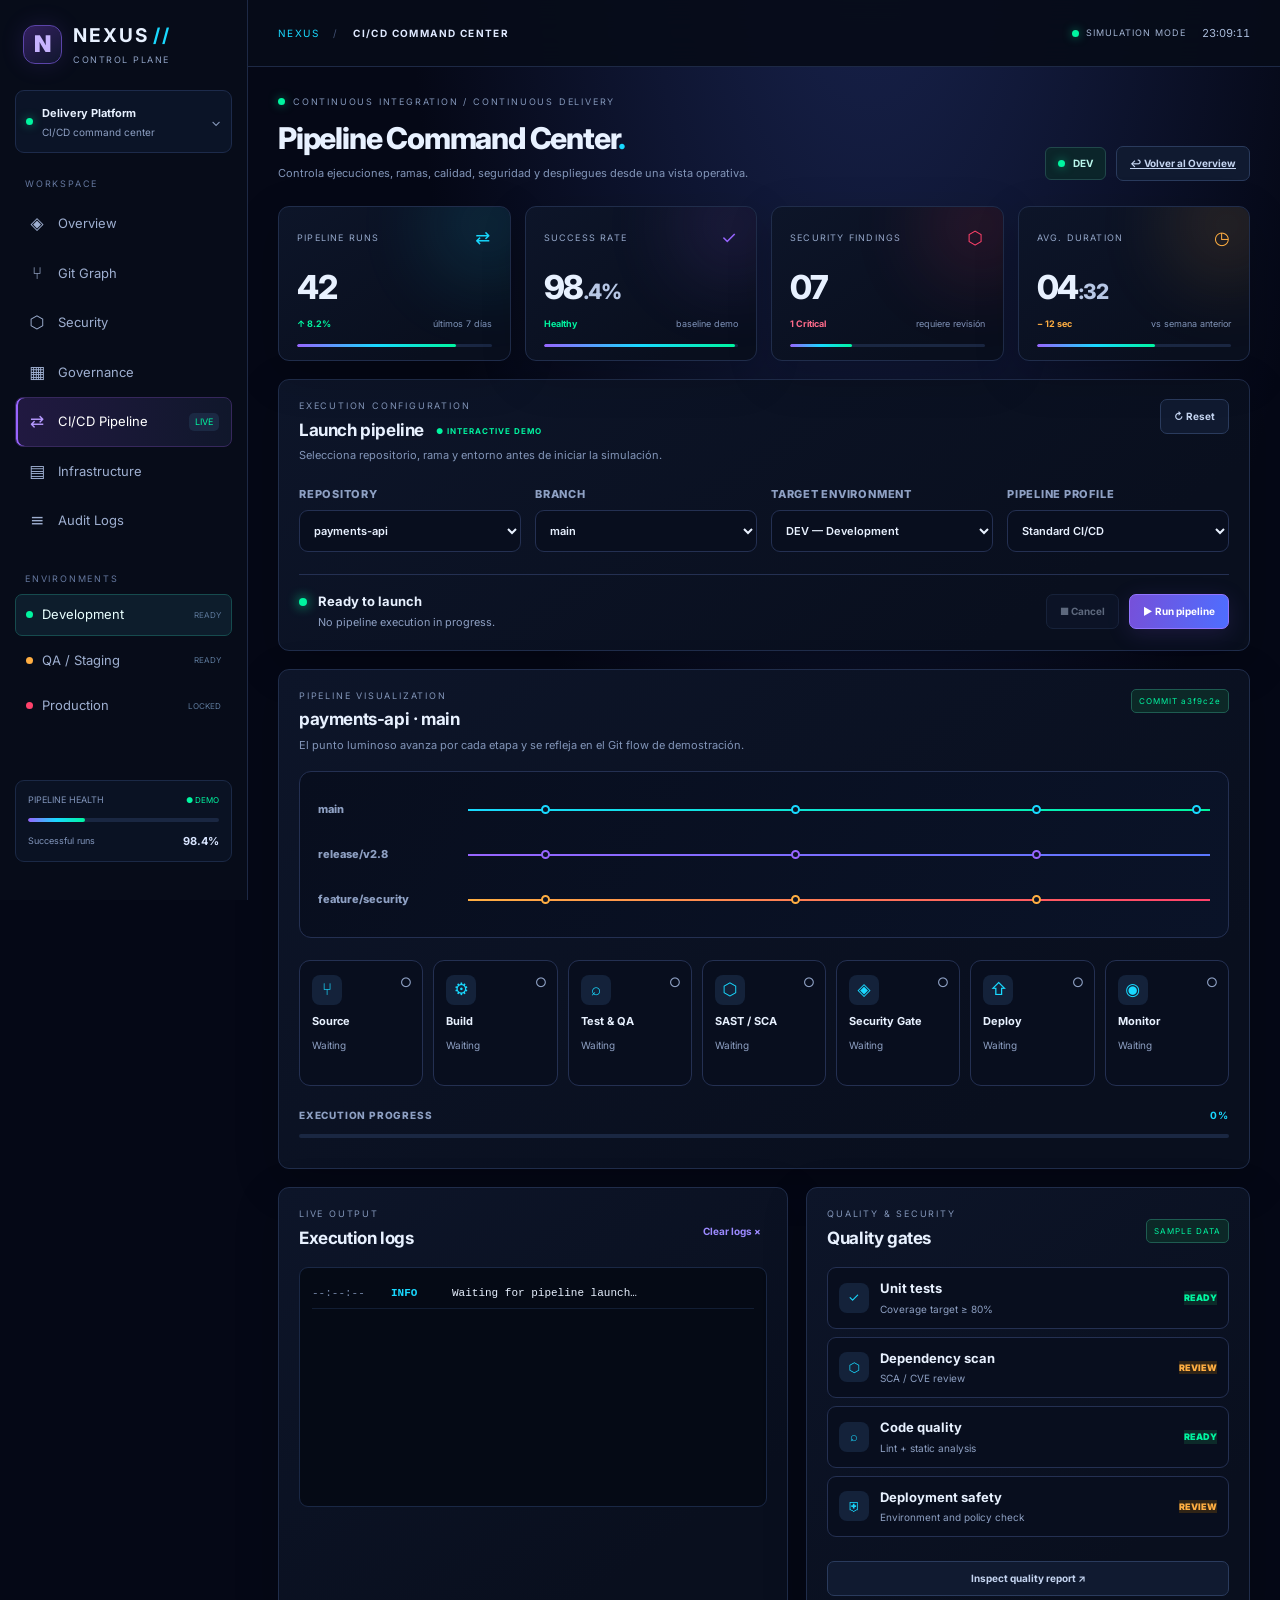
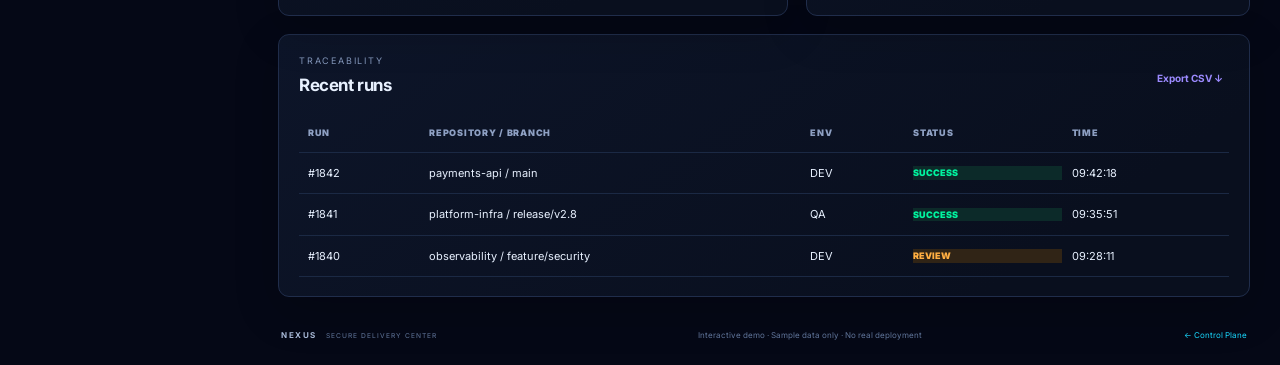
==== cicd.html @ 1ffaba85 "Add files via upload" ====
<!doctype html>
<html lang="es"><head><meta charset="utf-8"><meta name="viewport" content="width=device-width,initial-scale=1"><meta name="theme-color" content="#050816"><title>NEXUS // CI/CD Command Center</title><link rel="stylesheet" href="styles.css"><link rel="stylesheet" href="cicd.css"></head>
<body class="cicd-page"><div class="shell">
<aside class="sidebar"><a class="brand" href="index.html"><span class="brand-mark">N</span><span><b>NEXUS<span class="accent">//</span></b><small>CONTROL PLANE</small></span></a><div class="workspace"><span class="pulse-dot"></span><div><b>Delivery Platform</b><small>CI/CD command center</small></div><span class="chevron">⌄</span></div><p class="nav-label">WORKSPACE</p><nav><a class="nav-item" href="index.html"><span>◈</span> Overview</a><a class="nav-item" href="index.html#git"><span>⑂</span> Git Graph</a><a class="nav-item" href="index.html#security"><span>⬡</span> Security</a><a class="nav-item" href="index.html#governance"><span>▦</span> Governance</a><a class="nav-item active" href="cicd.html"><span>⇄</span> CI/CD Pipeline <i>LIVE</i></a><a class="nav-item" href="index.html#infrastructure"><span>▤</span> Infrastructure</a><a class="nav-item" href="index.html#audit"><span>≡</span> Audit Logs</a></nav><p class="nav-label env-label">ENVIRONMENTS</p><div class="env-list"><button class="env active" data-env="DEV"><span class="env-dot dev"></span> Development <small>READY</small></button><button class="env" data-env="QA"><span class="env-dot qa"></span> QA / Staging <small>READY</small></button><button class="env" data-env="PROD"><span class="env-dot prod"></span> Production <small>LOCKED</small></button></div><div class="sidebar-bottom"><div class="health-box"><div class="health-title"><span>PIPELINE HEALTH</span><span class="live">● DEMO</span></div><div class="progress"><span id="healthBar" style="width:98%"></span></div><div class="health-foot"><span>Successful runs</span><b id="healthValue">98.4%</b></div></div></div></aside>
<main class="main"><header class="topbar"><div class="crumb"><a href="index.html">NEXUS</a> <span>/</span> <b>CI/CD COMMAND CENTER</b></div><div class="top-actions"><span class="system-status"><i></i> SIMULATION MODE</span><span class="clock" id="clock">--:--:--</span></div></header><div class="content">
<section class="page-heading"><div><div class="eyebrow"><span class="pulse-dot"></span> CONTINUOUS INTEGRATION / CONTINUOUS DELIVERY</div><h1>Pipeline Command Center<span class="accent">.</span></h1><p>Controla ejecuciones, ramas, calidad, seguridad y despliegues desde una vista operativa.</p></div><div class="heading-actions"><span class="env-badge"><i></i><b id="activeEnv">DEV</b></span><a class="btn secondary" href="index.html">↩ Volver al Overview</a></div></section>
<section class="metrics-grid cicd-metrics"><article class="metric-card cyan-card" data-card="runs"><div class="metric-top">PIPELINE RUNS <span>⇄</span></div><div class="metric-value" id="runCount">42</div><div class="metric-bottom"><b class="positive">↑ 8.2%</b><span>últimos 7 días</span></div><div class="progress"><span style="width:82%"></span></div></article><article class="metric-card purple-card" data-card="success"><div class="metric-top">SUCCESS RATE <span>✓</span></div><div class="metric-value" id="successRate">98<span>.4%</span></div><div class="metric-bottom"><b class="positive">Healthy</b><span>baseline demo</span></div><div class="progress"><span style="width:98.4%"></span></div></article><article class="metric-card red-card" data-card="security"><div class="metric-top">SECURITY FINDINGS <span>⬡</span></div><div class="metric-value">07</div><div class="metric-bottom"><b class="negative">1 Critical</b><span>requiere revisión</span></div><div class="progress"><span style="width:32%"></span></div></article><article class="metric-card orange-card" data-card="duration"><div class="metric-top">AVG. DURATION <span>◷</span></div><div class="metric-value">04<span>:32</span></div><div class="metric-bottom"><b class="warning">− 12 sec</b><span>vs semana anterior</span></div><div class="progress"><span style="width:61%"></span></div></article></section>
<section class="panel cicd-config"><div class="panel-head"><div><div class="kicker">EXECUTION CONFIGURATION</div><h2>Launch pipeline <span class="live-label">● INTERACTIVE DEMO</span></h2><p>Selecciona repositorio, rama y entorno antes de iniciar la simulación.</p></div><button class="btn secondary" id="resetPipeline">↻ Reset</button></div><div class="config-grid"><label>Repository<select id="repoSelect"><option>payments-api</option><option>platform-infra</option><option>observability</option><option>customer-portal</option></select></label><label>Branch<select id="branchSelect"><option>main</option><option>release/v2.8</option><option>feature/security</option><option>feature/performance</option></select></label><label>Target environment<select id="envSelect"><option value="DEV">DEV — Development</option><option value="QA">QA — Quality Assurance</option><option value="STAGING">STAGING — Pre-production</option><option value="PROD">PROD — Production (demo)</option></select></label><label>Pipeline profile<select id="profileSelect"><option value="standard">Standard CI/CD</option><option value="secure">DevSecOps strict</option><option value="infra">Infrastructure as Code</option></select></label></div><div class="launch-row"><div><span class="status-led"></span><b id="runStatus">Ready to launch</b><small id="runDescription">No pipeline execution in progress.</small></div><div class="launch-actions"><button class="btn secondary" id="cancelRun" disabled>■ Cancel</button><button class="btn primary" id="launchRun">▶ Run pipeline</button></div></div></section>
<section class="panel"><div class="panel-head"><div><div class="kicker">PIPELINE VISUALIZATION</div><h2 id="flowTitle">payments-api · main</h2><p>El punto luminoso avanza por cada etapa y se refleja en el Git flow de demostración.</p></div><span class="demo-label" id="commitLabel">COMMIT a3f9c2e</span></div><div class="cicd-branch-map" id="branchMap"><div class="branch-track main-track"><span class="track-name">main</span><div class="track-line"></div><i class="track-node n1"></i><i class="track-node n2"></i><i class="track-node n3"></i><i class="track-node n4"></i><span class="runner runner-main" id="branchRunner"></span></div><div class="branch-track release-track"><span class="track-name">release/v2.8</span><div class="track-line"></div><i class="track-node n1"></i><i class="track-node n2"></i><i class="track-node n3"></i></div><div class="branch-track feature-track"><span class="track-name">feature/security</span><div class="track-line"></div><i class="track-node n1"></i><i class="track-node n2"></i><i class="track-node n3"></i></div></div><div class="stage-grid" id="stageGrid"><button class="stage-card" data-stage="0"><span class="stage-icon">⑂</span><b>Source</b><small>Waiting</small><em>○</em></button><button class="stage-card" data-stage="1"><span class="stage-icon">⚙</span><b>Build</b><small>Waiting</small><em>○</em></button><button class="stage-card" data-stage="2"><span class="stage-icon">⌕</span><b>Test & QA</b><small>Waiting</small><em>○</em></button><button class="stage-card" data-stage="3"><span class="stage-icon">⬡</span><b>SAST / SCA</b><small>Waiting</small><em>○</em></button><button class="stage-card" data-stage="4"><span class="stage-icon">◈</span><b>Security Gate</b><small>Waiting</small><em>○</em></button><button class="stage-card" data-stage="5"><span class="stage-icon">⇧</span><b>Deploy</b><small>Waiting</small><em>○</em></button><button class="stage-card" data-stage="6"><span class="stage-icon">◉</span><b>Monitor</b><small>Waiting</small><em>○</em></button></div><div class="execution-progress"><div><span>EXECUTION PROGRESS</span><b id="progressLabel">0%</b></div><div class="progress"><span id="executionBar" style="width:0%"></span></div></div></section>
<section class="cicd-lower"><section class="panel"><div class="panel-head compact"><div><div class="kicker">LIVE OUTPUT</div><h2>Execution logs</h2></div><button class="text-btn" id="clearLogs">Clear logs ×</button></div><div class="log-console" id="logConsole" aria-live="polite"><div><time>--:--:--</time><b class="log-info">INFO</b><span>Waiting for pipeline launch…</span></div></div></section><section class="panel"><div class="panel-head compact"><div><div class="kicker">QUALITY & SECURITY</div><h2>Quality gates</h2></div><span class="demo-label">SAMPLE DATA</span></div><div class="quality-list"><button class="quality-row" data-quality="Unit tests"><span class="quality-symbol">✓</span><span><b>Unit tests</b><small>Coverage target ≥ 80%</small></span><em class="good">READY</em></button><button class="quality-row" data-quality="Dependency scan"><span class="quality-symbol">⬡</span><span><b>Dependency scan</b><small>SCA / CVE review</small></span><em class="review">REVIEW</em></button><button class="quality-row" data-quality="Code quality"><span class="quality-symbol">⌕</span><span><b>Code quality</b><small>Lint + static analysis</small></span><em class="good">READY</em></button><button class="quality-row" data-quality="Deployment safety"><span class="quality-symbol">⛨</span><span><b>Deployment safety</b><small>Environment and policy check</small></span><em class="review">REVIEW</em></button></div><button class="btn secondary full" id="showQuality">Inspect quality report ↗</button></section></section>
<section class="panel history-panel"><div class="panel-head compact"><div><div class="kicker">TRACEABILITY</div><h2>Recent runs</h2></div><button class="text-btn" id="exportRuns">Export CSV ↓</button></div><div class="run-table" id="runTable"><div class="run-row run-head"><span>RUN</span><span>REPOSITORY / BRANCH</span><span>ENV</span><span>STATUS</span><span>TIME</span></div><div class="run-row"><span>#1842</span><span>payments-api / main</span><span>DEV</span><em class="good">SUCCESS</em><span>09:42:18</span></div><div class="run-row"><span>#1841</span><span>platform-infra / release/v2.8</span><span>QA</span><em class="good">SUCCESS</em><span>09:35:51</span></div><div class="run-row"><span>#1840</span><span>observability / feature/security</span><span>DEV</span><em class="review">REVIEW</em><span>09:28:11</span></div></div></section><footer class="footer"><span><b>NEXUS</b> <small>SECURE DELIVERY CENTER</small></span><span>Interactive demo · Sample data only · No real deployment</span><span><a href="index.html">← Control Plane</a></span></footer></div></main></div><dialog id="stageDialog" class="modal"><div class="modal-head"><div><div class="kicker">PIPELINE / STAGE DETAILS</div><h2 id="stageDialogTitle">Stage details</h2></div><button class="icon-btn" id="closeStageDialog">✕</button></div><div class="modal-content" id="stageDialogBody"></div></dialog><div class="toast-region" id="toastRegion" aria-live="polite"></div><script src="cicd.js"></script></body></html>
---- styles.css ----
@import url('https://fonts.googleapis.com/css2?family=Inter:wght@400;500;600;700;800;900&display=swap');
:root{--bg:#050816;--panel:#0a1020;--panel2:#0d1730;--line:#243052;--text:#e8f1ff;--muted:#8ea0c3;--purple:#9865ff;--cyan:#19d9ff;--green:#00f5a0;--orange:#ffae42;--red:#ff426b;--shadow:0 14px 45px #0003}*{box-sizing:border-box}html{scroll-behavior:smooth;scroll-padding-top:88px}body{margin:0;background:radial-gradient(ellipse at 68% -10%,#192450 0,transparent 38%),var(--bg);color:var(--text);font:13px/1.5 Inter,system-ui,sans-serif}button,input,select{font:inherit}button{cursor:pointer}.shell{min-height:100vh}.sidebar{width:248px;position:fixed;inset:0 auto 0 0;background:#070c19;border-right:1px solid #1d2945;padding:22px 15px;display:flex;flex-direction:column;z-index:10}.brand{display:flex;gap:11px;align-items:center;text-decoration:none;color:var(--text);padding:0 8px 24px}.brand-mark{display:grid;place-items:center;width:39px;height:39px;border:1px solid #5b44a9;border-radius:12px;background:linear-gradient(145deg,#342060,#10172e);color:#c7b3ff;font-weight:900;font-size:23px;box-shadow:0 0 24px #9865ff22}.brand b{display:block;font-size:19px;letter-spacing:2px}.brand .accent{color:var(--cyan);padding-left:4px}.brand small,.workspace small,.operator small{display:block;color:var(--muted);font-size:9px;letter-spacing:1.5px;margin-top:2px}.workspace{display:flex;align-items:center;gap:9px;background:#0b1427;border:1px solid #1d2b4b;border-radius:9px;padding:12px 10px;margin-bottom:24px}.workspace b,.operator b{font-size:11px}.workspace small{letter-spacing:0;font-size:10px}.chevron{margin-left:auto;color:var(--muted)}.pulse-dot,.system-status i,.env-badge i{display:inline-block;width:7px;height:7px;border-radius:50%;background:var(--green);box-shadow:0 0 10px #00f5a088;flex-shrink:0}.nav-label{font-size:9px;letter-spacing:1.8px;color:#65789f;margin:0 10px 9px}.navigation{display:grid;gap:4px}.nav-item{border:1px solid transparent;background:transparent;color:#9eafd0;text-align:left;padding:11px 12px;border-radius:8px;display:flex;gap:12px;align-items:center;transition:.2s}.nav-item>span{width:18px;text-align:center;font-size:17px}.nav-item:hover,.nav-item.active{background:linear-gradient(90deg,#211941,#10172b);border-color:#36285c;color:#fff}.nav-item.active{box-shadow:inset 2px 0 var(--purple)}.nav-item.active>span{color:#b69aff}.nav-item i{margin-left:auto;font-style:normal;font-size:10px;background:#1b2943;color:#9db1d5;border-radius:5px;padding:2px 6px}.nav-item i.critical{color:#ff9eb5;background:#42172b}.env-label{margin-top:26px}.env-list{display:grid;gap:4px}.env{display:flex;align-items:center;gap:9px;border:1px solid transparent;border-radius:7px;background:none;color:#9eafd0;text-align:left;padding:10px}.env.active{background:#0d1d2c;border-color:#164b4e;color:#e9ffff}.env small{margin-left:auto;font-size:8px;color:#5c789a}.env-dot{width:7px;height:7px;border-radius:50%}.dev{background:var(--green)}.qa{background:var(--orange)}.prod{background:var(--red)}.sidebar-bottom{margin-top:auto}.health-box{border:1px solid #1b2946;background:#0a1223;padding:12px;border-radius:9px;margin-bottom:16px}.health-title,.health-foot{display:flex;justify-content:space-between;align-items:center;font-size:9px;color:#8195bb}.live{color:var(--green);font-size:8px}.progress{height:4px;background:#1a2742;border-radius:9px;overflow:hidden;margin:11px 0}.progress span{height:100%;display:block;background:linear-gradient(90deg,var(--purple),var(--cyan),var(--green));border-radius:9px}.health-foot b{color:#d9e5ff;font-size:11px}.operator{display:flex;align-items:center;gap:9px;border-top:1px solid #1b2945;padding:14px 3px 0}.avatar{width:32px;height:32px;display:grid;place-items:center;border-radius:9px;background:#172342;color:#b9a2ff;font-weight:800}.operator small{font-size:9px;letter-spacing:0}.operator>span{margin-left:auto;color:#7d8db0}.main{margin-left:248px;min-width:0}.topbar{height:67px;position:sticky;top:0;z-index:8;background:#070c19eF;backdrop-filter:blur(16px);border-bottom:1px solid #1d2945;display:flex;align-items:center;justify-content:space-between;padding:0 30px;gap:20px}.crumb{font-size:10px;letter-spacing:1.4px;color:#8296ba}.crumb span{padding:0 10px;color:#435275}.crumb b{color:#dfe9ff}.top-actions{display:flex;align-items:center;gap:16px}.system-status{font-size:9px;letter-spacing:1px;color:#a2b4d2;display:flex;align-items:center;gap:7px}.search,.branch-filter{display:flex;align-items:center;gap:8px;border:1px solid #263451;background:#0b1325;border-radius:7px;padding:7px 10px;color:#8295b8}.search input,.branch-filter input{width:205px;background:none;border:0;outline:0;color:var(--text);font-size:11px}.search kbd{font-size:9px;color:#7586a8;border:1px solid #2b3a58;border-radius:4px;padding:1px 4px}.icon-btn{position:relative;width:33px;height:33px;border:1px solid #273553;border-radius:7px;background:#0d172a;color:#d7e5ff}.icon-btn em{position:absolute;right:6px;top:6px;width:5px;height:5px;border-radius:50%;background:var(--red)}.clock{font-size:11px;color:#a9bbda;font-variant-numeric:tabular-nums}.content{max-width:1700px;margin:auto;padding:28px 30px 20px}.page-heading{display:flex;justify-content:space-between;align-items:flex-end;gap:20px;margin-bottom:25px}.eyebrow,.kicker{font-size:9px;letter-spacing:1.8px;color:#8295b8}.eyebrow{display:flex;align-items:center;gap:8px}.page-heading h1{font-size:30px;letter-spacing:-1.2px;margin:7px 0 4px;font-weight:800}.accent{color:var(--cyan)}.page-heading p,.panel-head p{margin:0;color:#8295b8;font-size:11px}.heading-actions{display:flex;gap:10px;align-items:center}.env-badge{display:flex;gap:8px;align-items:center;border:1px solid #21484b;background:#0b252a;color:#baf8ed;padding:8px 12px;border-radius:6px;font-size:10px}.btn{border-radius:7px;padding:9px 13px;border:1px solid transparent;font-size:10px;font-weight:700;transition:.2s}.btn:hover{filter:brightness(1.2);transform:translateY(-1px)}.secondary{background:#101a30;border-color:#2a3b5d;color:#c4d4f0}.primary{background:linear-gradient(100deg,#7650d9,#4e6eff);border-color:#9275ff;color:white;box-shadow:0 5px 22px #7850d92b}.metrics-grid{display:grid;grid-template-columns:repeat(4,minmax(0,1fr));gap:14px;margin-bottom:18px}.metric-card,.panel{border:1px solid #202d4b;background:linear-gradient(145deg,#0d1529,#090f1e 80%);border-radius:11px;box-shadow:var(--shadow)}.metric-card{padding:17px 18px 13px;position:relative;overflow:hidden}.metric-card:before{content:"";position:absolute;right:-38px;top:-42px;width:120px;height:120px;border-radius:50%;background:var(--glow);filter:blur(40px);opacity:.13}.purple-card{--glow:var(--purple)}.red-card{--glow:var(--red)}.cyan-card{--glow:var(--cyan)}.orange-card{--glow:var(--orange)}.metric-top{display:flex;justify-content:space-between;align-items:center;color:#94a7c9;font-size:9px;letter-spacing:1.2px}.metric-top span{font-size:18px;color:var(--glow)}.metric-value{font-size:33px;font-weight:800;letter-spacing:-1.4px;margin:12px 0 4px}.metric-value span{font-size:21px;color:#b7c7e5}.metric-bottom{display:flex;justify-content:space-between;gap:6px;font-size:9px;color:#7f93b8}.positive{color:var(--green)!important}.negative{color:#ff6b8b!important}.warning{color:var(--orange)!important}.metric-card .progress{margin:14px 0 0;height:3px}.panel{padding:19px 20px;margin-bottom:18px;scroll-margin-top:84px}.panel-head{display:flex;justify-content:space-between;align-items:flex-start;gap:15px}.panel-head h2{font-size:17px;letter-spacing:-.4px;margin:5px 0 4px}.live-label{font-size:8px;letter-spacing:1px;color:var(--green);margin-left:8px;vertical-align:middle}.panel-actions{display:flex;align-items:center;gap:8px}.panel-actions select{background:#0c162a;color:#b7c8e6;border:1px solid #2a3b5b;border-radius:6px;padding:9px;font-size:10px}.graph-toolbar{display:flex;justify-content:space-between;align-items:center;margin-top:20px;border-bottom:1px solid #1b2945;padding-bottom:12px}.branch-filter{padding:6px 9px}.branch-filter input{width:150px}.legend{display:flex;gap:16px;color:#8295b8;font-size:9px}.legend span{display:flex;align-items:center;gap:6px}.legend i{width:7px;height:7px;border-radius:50%;display:inline-block}.lg-main{background:var(--cyan)}.lg-release{background:var(--purple)}.lg-feature{background:var(--orange)}.graph-wrap{height:218px;position:relative;overflow:hidden;background-image:linear-gradient(#1d2b461e 1px,transparent 1px),linear-gradient(90deg,#1d2b461e 1px,transparent 1px);background-size:32px 32px}.branch-names{position:absolute;left:0;top:10px;bottom:0;width:100%;display:flex;flex-direction:column;justify-content:space-around;z-index:1;pointer-events:none}.branch-names span{width:max-content;font-size:9px;color:#94a8cb;background:#0a1325;border:1px solid #273654;padding:3px 7px;border-radius:4px}.git-svg{width:100%;height:100%;position:absolute;inset:0;overflow:visible}.git-svg path{fill:none;stroke-width:2.6}.main-branch{stroke:url(#mainGrad);filter:drop-shadow(0 0 4px #19d9ff66)}.release-branch{stroke:var(--purple)}.feature-branch{stroke:var(--orange)}.nodes-main circle{fill:#091426;stroke:var(--cyan);stroke-width:3}.nodes-release circle{fill:#091426;stroke:var(--purple);stroke-width:3}.nodes-feature circle{fill:#091426;stroke:var(--orange);stroke-width:3}.commit-tag{position:absolute;background:#101b31;border:1px solid #2c3c5c;border-radius:5px;padding:5px 8px;font-size:9px;color:#d8e6ff;box-shadow:0 4px 15px #0004}.commit-tag small{display:block;color:#8296ba;font-size:8px}.tag-a{left:19%;top:22px}.tag-b{left:43%;top:95px}.tag-c{left:70%;top:163px}.graph-footer{border-top:1px solid #1b2945;padding-top:12px;display:flex;justify-content:space-between;color:#8094b8;font-size:9px}.graph-footer span:first-child{display:flex;gap:8px;align-items:center}.graph-footer b{color:#c9d9f5}.pipeline-meta{display:grid;grid-template-columns:repeat(4,1fr);gap:10px;padding:14px 0 20px;margin-top:10px;border-bottom:1px solid #1d2945}.pipeline-meta div{display:grid;gap:3px}.pipeline-meta small{font-size:8px;letter-spacing:1.2px;color:#7489af}.pipeline-meta b{font-size:10px;color:#c8d8f4}.pipeline-flow{display:flex;align-items:center;gap:0;padding:23px 0 18px}.stage{position:relative;min-width:90px;flex:1;display:flex;flex-direction:column;align-items:center;gap:5px;color:#7589ae;text-align:center}.stage>span{width:39px;height:39px;display:grid;place-items:center;border:1px solid #2a3b5a;border-radius:10px;background:#101b31;font-size:17px}.stage b{font-size:10px;color:#9db0d2}.stage small{font-size:9px}.stage>i{position:absolute;top:27px;right:calc(50% - 29px);width:15px;height:15px;border-radius:50%;font-style:normal;display:grid;place-items:center;font-size:9px;background:#102e2c;color:var(--green);border:1px solid #206e60}.stage.done>span{color:var(--green);border-color:#23665d;background:#0d282b}.stage.done b{color:#d1e9e9}.stage.warn>span{color:var(--orange);border-color:#765126;background:#2a2117}.stage.warn>i{background:#3a2b15;border-color:#8b5a21;color:var(--orange)}.stage.warn b{color:#ffe0a9}.connector{height:2px;flex:1;min-width:10px;background:#273654;position:relative;margin-top:-21px}.connector span{display:block;height:100%;width:35%;background:linear-gradient(90deg,var(--cyan),var(--green));animation:flow 2s linear infinite}.pipeline-bottom{border-top:1px solid #1d2945;padding-top:13px;display:flex;align-items:center;justify-content:space-between;gap:10px}.notice{display:flex;align-items:center;gap:10px;color:var(--orange)}.notice>span{font-size:17px}.notice b{display:block;color:#e5d1ad;font-size:10px}.notice small{display:block;color:#8395b7;font-size:9px;margin-top:2px}.text-btn{background:none;border:0;color:#9c8aff;font-size:10px;font-weight:700}.lower-grid{display:grid;grid-template-columns:1fr 1fr;gap:18px}.compact{align-items:center;margin-bottom:12px}.counter{font-size:9px;background:#41182c;color:#ff91ad;border-radius:5px;padding:3px 7px;margin-left:6px}.warning-list{display:grid;gap:7px}.warning-card{width:100%;display:flex;align-items:center;gap:10px;text-align:left;padding:11px;border:1px solid #27324c;background:#0b1426;border-radius:8px;color:var(--text);transition:.2s}.warning-card:hover{transform:translateX(3px);border-color:#51638a}.warning-icon{width:30px;height:30px;display:grid;place-items:center;border-radius:7px;font-weight:800;flex-shrink:0}.critical-warning .warning-icon{background:#40182b;color:#ff6387}.high-warning .warning-icon{background:#35221a;color:var(--orange)}.medium-warning .warning-icon{background:#182c3e;color:var(--cyan)}.warning-card>span:nth-child(2){min-width:0;flex:1}.warning-card small{display:block;color:#7f94b8;font-size:8px;letter-spacing:.5px}.warning-card small b{color:#ff6f91}.high-warning small b{color:var(--orange)}.warning-card strong{display:block;font-size:10px;margin-top:2px}.warning-card p{margin:2px 0 0;color:#8395b7;font-size:9px}.warning-card>i{font-style:normal;color:#7184a9;font-size:18px}.active-badge,.demo-label{font-size:8px;letter-spacing:1px;color:var(--green);border:1px solid #1e5c51;background:#0c2827;border-radius:5px;padding:5px 7px}.compliance-overview{display:flex;align-items:center;gap:17px;padding:14px 0 17px;border-bottom:1px solid #1d2945}.score-ring{width:78px;height:78px;border-radius:50%;background:conic-gradient(var(--green) 0 96%,#24304b 96% 100%);display:grid;place-items:center;flex-shrink:0;position:relative}.score-ring:before{content:"";position:absolute;inset:6px;border-radius:50%;background:#0c1426}.score-ring>div{z-index:1;text-align:center}.score-ring b{display:block;font-size:17px}.score-ring small{display:block;font-size:7px;color:#8498bb;letter-spacing:1px}.compliance-overview>div:nth-child(2)>b{font-size:11px}.compliance-overview p{margin:4px 0;color:#8296b8;font-size:10px}.compliance-overview .positive{font-size:9px}.control-list{padding:7px 0}.control-row{display:flex;align-items:center;gap:10px;padding:10px 0;border-bottom:1px solid #18243e}.control-row>span{font-size:16px;color:#9e86ff;width:19px;text-align:center}.control-row>div{flex:1}.control-row b{display:block;font-size:10px}.control-row small{display:block;font-size:9px;color:#7f94b7;margin-top:2px}.control-row em,.audit-row em{font-size:8px;font-style:normal;letter-spacing:.4px;padding:4px 6px;border-radius:4px}.good{color:var(--green);background:#0c2a29}.review{color:var(--orange);background:#302416}.full{width:100%;margin-top:8px}.infrastructure-panel{margin-top:0}.provider-grid{display:grid;grid-template-columns:repeat(4,1fr);gap:10px;margin-top:18px}.provider{display:flex;align-items:center;gap:10px;padding:13px 11px;border:1px solid #24324f;border-radius:8px;background:#0a1426;min-width:0}.provider-logo{width:34px;height:34px;display:grid;place-items:center;border-radius:8px;background:#15223c;font-size:16px;font-weight:900;flex-shrink:0}.aws{color:#ffb34f}.azure{color:#45a9ff}.gcp{color:#58d68d}.k8s{color:#66c9ff}.provider>div{min-width:0;flex:1}.provider b{display:block;font-size:9px;white-space:nowrap}.provider small{display:block;color:#8295b8;font-size:8px;margin:3px 0;white-space:nowrap}.provider em{font-style:normal;font-size:8px;color:#83a9a9;display:flex;align-items:center;gap:5px}.provider em i{width:5px;height:5px;background:var(--green);border-radius:50%}.provider>span:last-child{color:#7f94b7}.audit-table{margin-top:16px}.audit-row{display:grid;grid-template-columns:90px 125px 1fr 75px;gap:12px;align-items:center;padding:11px 9px;border-bottom:1px solid #1a2641;color:#a4b6d5;font-size:10px}.audit-head{color:#7085aa;font-size:8px;letter-spacing:1.2px;background:#0b1426;border-radius:5px}.audit-row em{text-align:center}.footer{display:flex;justify-content:space-between;gap:15px;align-items:center;padding:14px 3px 4px;color:#61769b;font-size:8px}.footer b{letter-spacing:1.5px;color:#a8b9d7}.footer small{letter-spacing:1px;margin-left:7px}.footer i{color:var(--green);font-style:normal}.modal{width:min(550px,calc(100% - 28px));background:#0b1426;color:var(--text);border:1px solid #334466;border-radius:13px;padding:20px;box-shadow:0 30px 100px #000b}.modal::backdrop{background:#020510c9;backdrop-filter:blur(5px)}.modal-head{display:flex;justify-content:space-between;align-items:center;border-bottom:1px solid #23304b;padding-bottom:14px}.modal-head h2{margin:5px 0 0;font-size:17px}.modal-content{padding:16px 2px;color:#a9bbd9;font-size:12px}.ai-launcher{position:fixed;right:22px;bottom:20px;z-index:9;background:linear-gradient(100deg,#754ed5,#3c63d8);border:1px solid #a48bff;color:white;padding:12px 16px;border-radius:24px;box-shadow:0 8px 30px #6248ce55;font-size:10px;font-weight:800;letter-spacing:.5px}.ai-launcher span{font-size:16px;margin-right:6px}.ai-intro{display:flex;gap:11px;align-items:center;padding:14px 0}.ai-intro>span{display:grid;place-items:center;width:36px;height:36px;background:#211b43;border-radius:10px;color:#b9a3ff;font-size:20px}.ai-intro b{font-size:11px}.ai-intro p,.disclaimer{font-size:9px;color:#8295b8;margin:3px 0}.chat-log{height:190px;overflow:auto;display:flex;flex-direction:column;gap:9px;padding:10px 0}.chat-bubble{max-width:90%;padding:10px 12px;border-radius:9px;font-size:11px;line-height:1.6}.chat-bubble.bot{background:#121f38;border:1px solid #283b5d;align-self:flex-start}.chat-bubble.user{background:#30245b;border:1px solid #4b3981;align-self:flex-end}.chat-form{display:flex;gap:8px}.chat-form input{flex:1;min-width:0;background:#080f20;border:1px solid #2a3a59;border-radius:7px;padding:10px;color:white;outline:none}.disclaimer{margin-top:10px}.toast-region{position:fixed;right:22px;top:80px;z-index:20;display:grid;gap:8px}.toast{background:#111e35;border:1px solid #3b4e73;border-left:3px solid var(--cyan);border-radius:7px;padding:11px 14px;max-width:320px;color:#dbe8ff;font-size:11px;box-shadow:var(--shadow);animation:fadein .25s ease}.is-running .stage{animation:stagePulse .7s ease-in-out infinite alternate}.is-running .stage:nth-of-type(3){animation-delay:.3s}.is-running .stage:nth-of-type(5){animation-delay:.6s}.is-running .stage:nth-of-type(7){animation-delay:.9s}.hidden{display:none!important}@keyframes flow{from{transform:translateX(-110%)}to{transform:translateX(300%)}}@keyframes stagePulse{to{filter:drop-shadow(0 0 9px #19d9ff66);transform:translateY(-2px)}}@keyframes fadein{from{opacity:0;transform:translateY(-6px)}to{opacity:1;transform:translateY(0)}}
@media(max-width:1250px){.sidebar{width:220px}.main{margin-left:220px}.content{padding:22px 20px}.topbar{padding:0 20px}.provider-grid{grid-template-columns:repeat(2,1fr)}.metrics-grid{gap:10px}.metric-card{padding:14px}.metric-bottom{flex-wrap:wrap}.stage{min-width:70px}.stage b{font-size:9px}.pipeline-flow{overflow-x:auto}.pipeline-flow>*{flex-shrink:0}.connector{width:20px;flex:none}}
@media(max-width:900px){.sidebar{width:68px;padding:18px 8px}.brand{justify-content:center;padding:0 0 22px}.brand>span:last-child,.workspace>div,.workspace .chevron,.nav-label,.nav-item:not(.active) i,.nav-item{font-size:0}.brand-mark{width:42px}.workspace{justify-content:center;padding:12px 0}.navigation{gap:7px}.nav-item{justify-content:center;padding:12px 0;font-size:0}.nav-item>span{font-size:18px}.nav-item i{display:none}.env-label,.env-list,.sidebar-bottom{display:none}.main{margin-left:68px}.top-actions{gap:8px}.system-status{display:none}.search input{width:130px}.lower-grid{grid-template-columns:1fr}.metrics-grid{grid-template-columns:repeat(2,minmax(0,1fr))}.provider-grid{grid-template-columns:repeat(2,1fr)}}
@media(max-width:600px){.topbar{height:58px;padding:0 12px}.crumb{font-size:9px}.search{padding:6px}.search input{width:80px}.search kbd,.clock{display:none}.content{padding:18px 11px}.page-heading{align-items:flex-start}.page-heading h1{font-size:25px}.page-heading p{max-width:260px;font-size:10px}.heading-actions{flex-direction:column;align-items:flex-end}.metrics-grid{gap:8px}.metric-card{padding:12px}.metric-top{font-size:8px}.metric-value{font-size:28px}.metric-bottom{font-size:8px}.panel{padding:14px 12px}.panel-head{flex-direction:column}.panel-actions{width:100%;flex-wrap:wrap}.panel-actions select{flex:1}.graph-toolbar{align-items:flex-start;gap:10px;flex-direction:column}.legend{gap:10px}.graph-wrap{height:180px}.commit-tag{font-size:8px;padding:4px}.tag-a{left:22%}.tag-b{left:43%}.tag-c{left:65%}.pipeline-meta{grid-template-columns:repeat(2,1fr)}.pipeline-flow{justify-content:flex-start}.stage{min-width:80px}.pipeline-bottom{align-items:flex-start;flex-direction:column}.provider-grid{grid-template-columns:1fr}.audit-row{grid-template-columns:65px 80px minmax(110px,1fr) 60px;gap:6px;font-size:8px;overflow:auto}.audit-table{overflow-x:auto}.audit-row>*{min-width:0}.footer{flex-direction:column;align-items:flex-start}.ai-launcher{right:12px;bottom:12px;padding:10px 12px}.lower-grid{gap:0}.system-status{display:none}}
/* NEXUS interactive pipeline and branch-flow effects */
.stage-running{border-color:var(--cyan)!important;box-shadow:0 0 20px #19d9ff2b;animation:stagePulse .55s ease-in-out infinite alternate}.stage-running>span{color:var(--cyan)!important}.connector-done span{background:linear-gradient(90deg,var(--cyan),var(--green))!important;box-shadow:0 0 9px #19d9ff99}.graph-running .git-svg path{stroke-dasharray:12 9;animation:branchFlow .65s linear infinite}.graph-running .git-svg circle{animation:nodePulse .65s ease-in-out infinite alternate}.graph-running .branch-names span{border-color:#19d9ff66;box-shadow:0 0 12px #19d9ff22}.branch-hidden{opacity:.15!important}.provider,.metric-card{cursor:pointer}.provider:focus-visible,.metric-card:focus-visible{outline:2px solid var(--cyan);outline-offset:3px}.btn:disabled{opacity:.7;cursor:progress;transform:none}@keyframes branchFlow{to{stroke-dashoffset:-42}}@keyframes nodePulse{to{filter:drop-shadow(0 0 8px #19d9ff);r:10}}
---- cicd.css ----
/* NEXUS dedicated CI/CD dashboard */
.cicd-page .content{max-width:1600px}.cicd-page .nav-item{text-decoration:none}.cicd-page .nav-item i{margin-left:auto;font-size:9px;color:var(--green);font-style:normal}.cicd-page .page-heading p{max-width:780px}.cicd-metrics .metric-card{cursor:pointer}.config-grid{display:grid;grid-template-columns:repeat(4,minmax(0,1fr));gap:14px;margin:22px 0}.config-grid label{display:flex;flex-direction:column;gap:8px;color:var(--muted);font-size:11px;font-weight:800;text-transform:uppercase;letter-spacing:.07em}.config-grid select{width:100%;background:#080e1e;color:var(--text);border:1px solid var(--line);border-radius:9px;padding:12px 10px;outline:none;text-transform:none;letter-spacing:0;font-weight:600}.config-grid select:focus{border-color:var(--cyan);box-shadow:0 0 0 3px #19d9ff18}.launch-row{border-top:1px solid var(--line);padding-top:17px;display:flex;align-items:center;justify-content:space-between;gap:15px}.launch-row>div:first-child{display:grid;grid-template-columns:10px auto;column-gap:9px;align-items:center}.launch-row small{grid-column:2;color:var(--muted);margin-top:3px}.status-led{width:8px;height:8px;border-radius:50%;background:var(--green);box-shadow:0 0 12px var(--green)}.launch-actions{display:flex;gap:10px}.btn:disabled{opacity:.45;cursor:not-allowed}.cicd-branch-map{background:linear-gradient(120deg,#080e1e,#0a1328);border:1px solid var(--line);border-radius:12px;padding:15px 18px;margin:18px 0 22px;overflow:hidden}.branch-track{height:45px;position:relative;display:flex;align-items:center;padding-left:150px}.track-name{position:absolute;left:0;color:var(--muted);font-size:11px;font-weight:800;width:135px}.track-line{height:2px;width:100%;background:#293957;position:relative}.main-track .track-line{background:linear-gradient(90deg,#19d9ff,#00f5a0)}.release-track .track-line{background:linear-gradient(90deg,#9865ff,#5b78ff)}.feature-track .track-line{background:linear-gradient(90deg,#ffae42,#ff426b)}.track-node{position:absolute;width:9px;height:9px;border-radius:50%;background:#0b1224;border:2px solid var(--cyan);top:18px;z-index:2}.track-node.n1{left:25%}.track-node.n2{left:53%}.track-node.n3{left:80%}.track-node.n4{left:98%}.release-track .track-node{border-color:var(--purple)}.feature-track .track-node{border-color:var(--orange)}.runner{position:absolute;left:0;top:13px;width:12px;height:12px;border-radius:50%;background:#fff;box-shadow:0 0 8px #fff,0 0 22px var(--cyan);opacity:0}.branch-map-running .runner{opacity:1;animation:branchRun 6s linear infinite}.branch-map-running .release-track .track-line,.branch-map-running .feature-track .track-line{animation:linePulse 1.1s ease-in-out infinite alternate}.runner-main{top:13px}@keyframes branchRun{0%{left:145px}100%{left:calc(100% - 7px)}}@keyframes linePulse{from{filter:brightness(.7)}to{filter:brightness(1.8)}}.stage-grid{display:grid;grid-template-columns:repeat(7,minmax(90px,1fr));gap:10px}.stage-card{position:relative;display:flex;flex-direction:column;align-items:flex-start;gap:8px;min-height:126px;padding:14px 12px;text-align:left;color:var(--text);background:#080e1e;border:1px solid var(--line);border-radius:11px;transition:transform .2s,border-color .2s,box-shadow .2s}.stage-card:hover{transform:translateY(-3px);border-color:var(--cyan)}.stage-icon{display:grid;place-items:center;width:30px;height:30px;border-radius:8px;background:#14223a;color:var(--cyan);font-size:17px}.stage-card b{font-size:11px}.stage-card small{color:var(--muted);font-size:10px}.stage-card em{position:absolute;right:10px;top:12px;font-style:normal;color:var(--muted)}.stage-card.running{border-color:var(--cyan);box-shadow:0 0 20px #19d9ff18}.stage-card.running .stage-icon{animation:stageGlow .8s ease-in-out infinite alternate}.stage-card.running em{color:var(--cyan)}.stage-card.done{border-color:#00f5a055}.stage-card.done em,.stage-card.done .stage-icon{color:var(--green)}.stage-card.warn{border-color:#ffae4266}.stage-card.warn em,.stage-card.warn .stage-icon{color:var(--orange)}.stage-card.failed{border-color:var(--red)}.stage-card.failed em,.stage-card.failed .stage-icon{color:var(--red)}@keyframes stageGlow{to{box-shadow:0 0 18px #19d9ff66}}.execution-progress{margin-top:22px}.execution-progress>div:first-child{display:flex;justify-content:space-between;font-size:10px;letter-spacing:.08em;color:var(--muted);font-weight:800;margin-bottom:9px}.execution-progress b{color:var(--cyan)}.cicd-lower{display:grid;grid-template-columns:1.15fr 1fr;gap:18px;margin-top:18px}.log-console{height:240px;overflow:auto;background:#050a15;border:1px solid #1a2845;border-radius:9px;padding:12px;font:11px/1.8 ui-monospace,SFMono-Regular,monospace}.log-console>div{display:grid;grid-template-columns:70px 52px 1fr;gap:9px;border-bottom:1px solid #121e34;padding:4px 0}.log-console time{color:#7587a8}.log-info{color:var(--cyan)}.log-ok{color:var(--green)}.log-warn{color:var(--orange)}.log-error{color:var(--red)}.quality-list{display:grid;gap:8px;margin:10px 0 16px}.quality-row{width:100%;display:flex;align-items:center;gap:11px;text-align:left;background:#080e1e;border:1px solid var(--line);border-radius:9px;padding:11px;color:var(--text)}.quality-row:hover{border-color:var(--cyan)}.quality-symbol{display:grid;place-items:center;width:30px;height:30px;background:#14223a;border-radius:8px;color:var(--cyan)}.quality-row>span:nth-child(2){display:grid;gap:3px;flex:1}.quality-row small{font-size:10px;color:var(--muted)}.quality-row em{font-style:normal;font-size:9px;font-weight:900}.full{width:100%}.run-table{overflow:auto}.run-row{min-width:590px;display:grid;grid-template-columns:.6fr 2fr .5fr .8fr .8fr;gap:10px;align-items:center;padding:12px 9px;border-bottom:1px solid #1b2944;font-size:11px}.run-head{font-size:9px;letter-spacing:.08em;color:var(--muted);font-weight:900}.run-row em{font-style:normal;font-size:9px;font-weight:900}.cicd-page .footer a,.cicd-page .crumb a{color:var(--cyan);text-decoration:none}.cicd-page .footer a:hover,.cicd-page .crumb a:hover{text-decoration:underline}.cicd-page .modal-content p{color:var(--muted)}@media(max-width:1150px){.stage-grid{grid-template-columns:repeat(4,minmax(0,1fr))}.config-grid{grid-template-columns:repeat(2,minmax(0,1fr))}}@media(max-width:760px){.cicd-page .sidebar{position:relative;width:100%;height:auto;inset:auto}.cicd-page .sidebar nav{display:grid;grid-template-columns:repeat(2,minmax(0,1fr))}.cicd-page .sidebar-bottom{display:none}.cicd-page .main{margin-left:0}.cicd-page .topbar{position:relative}.cicd-page .content{padding:16px}.cicd-page .top-actions .system-status{display:none}.config-grid,.cicd-lower{grid-template-columns:1fr}.launch-row{align-items:flex-start;flex-direction:column}.stage-grid{grid-template-columns:repeat(2,minmax(0,1fr))}.branch-track{padding-left:120px}.track-name{width:110px;font-size:9px}.cicd-page .page-heading{align-items:flex-start;flex-direction:column}}
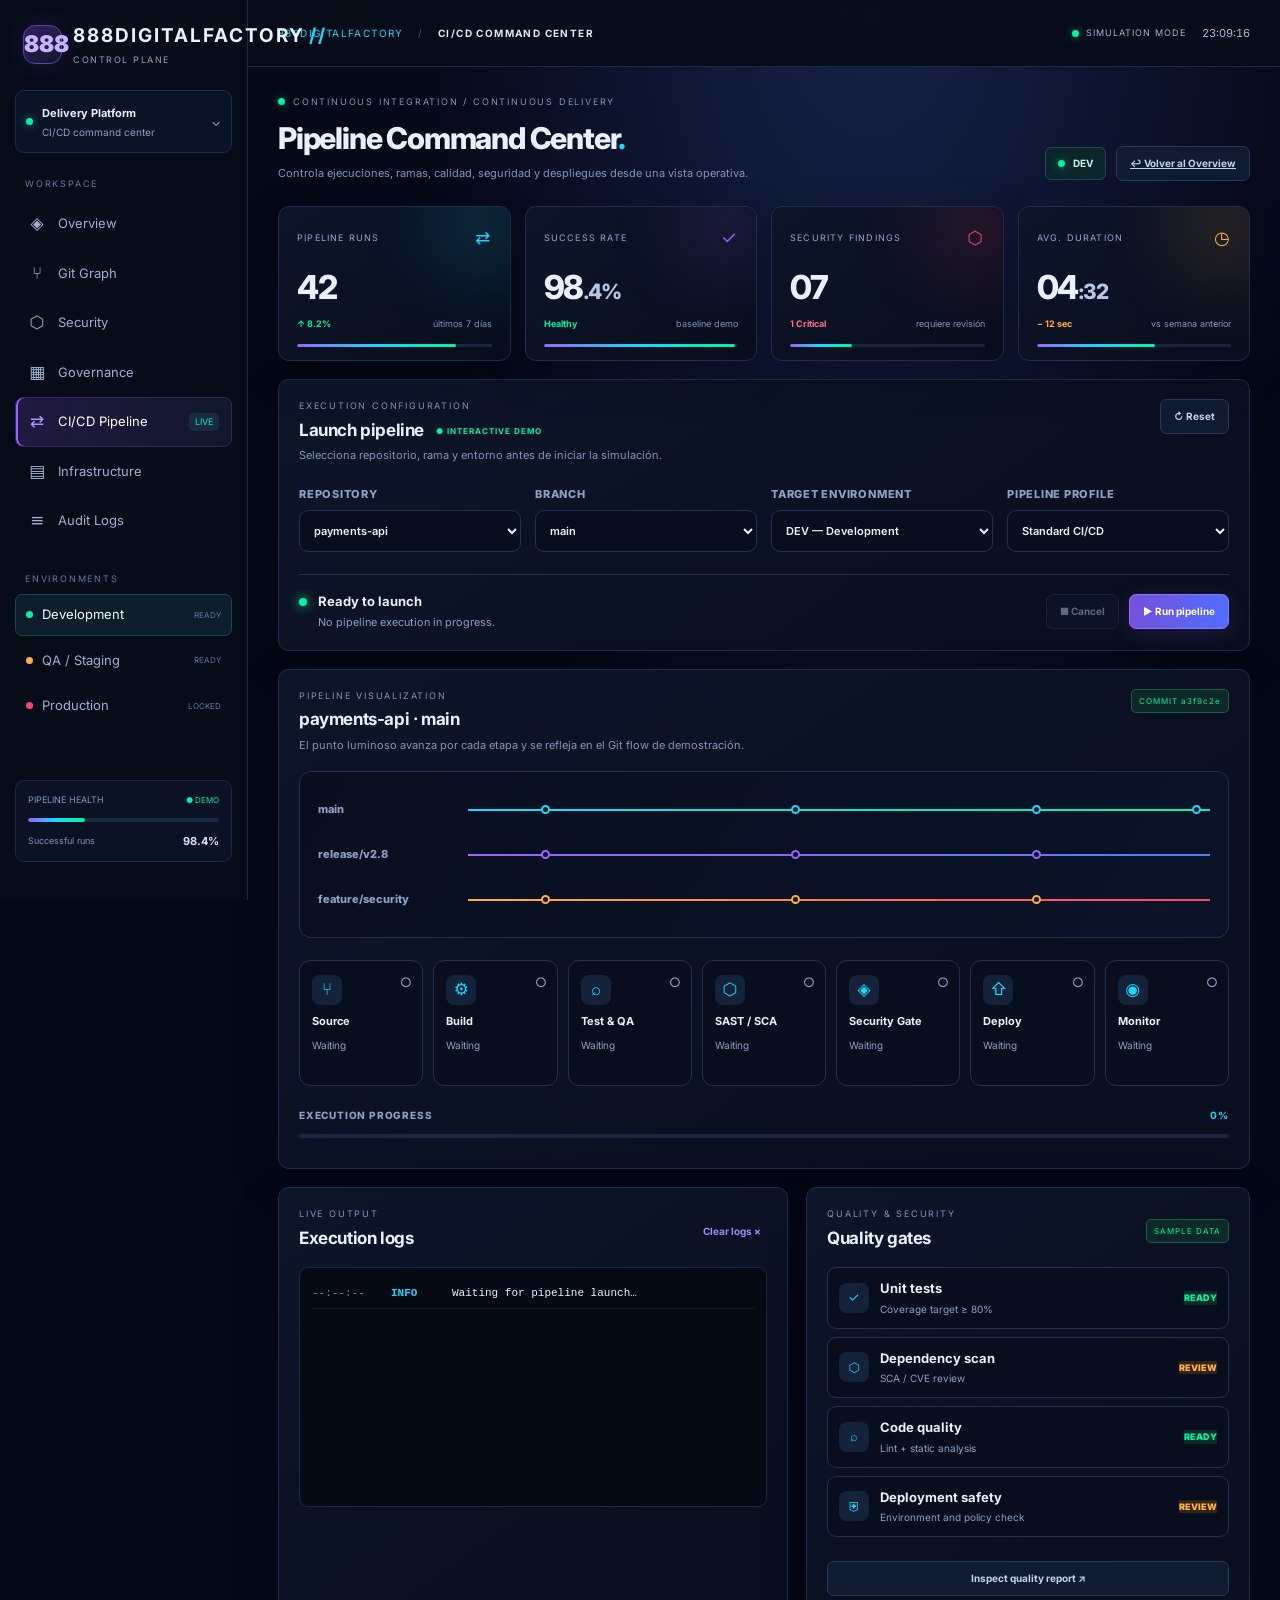
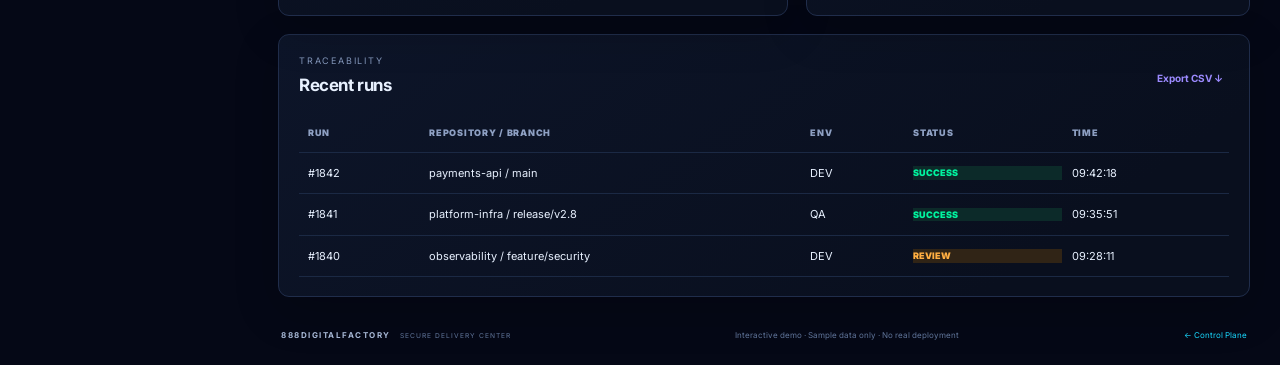
==== commit 12ed36be: "Add files via upload" ====
--- a/cicd.html
+++ b/cicd.html
@@ -1,11 +1,11 @@
 <!doctype html>
-<html lang="es"><head><meta charset="utf-8"><meta name="viewport" content="width=device-width,initial-scale=1"><meta name="theme-color" content="#050816"><title>NEXUS // CI/CD Command Center</title><link rel="stylesheet" href="styles.css"><link rel="stylesheet" href="cicd.css"></head>
+<html lang="es"><head><meta charset="utf-8"><meta name="viewport" content="width=device-width,initial-scale=1"><meta name="theme-color" content="#050816"><title>888DIGITALFACTORY // CI/CD Command Center</title><link rel="stylesheet" href="styles.css"><link rel="stylesheet" href="cicd.css"></head>
 <body class="cicd-page"><div class="shell">
-<aside class="sidebar"><a class="brand" href="index.html"><span class="brand-mark">N</span><span><b>NEXUS<span class="accent">//</span></b><small>CONTROL PLANE</small></span></a><div class="workspace"><span class="pulse-dot"></span><div><b>Delivery Platform</b><small>CI/CD command center</small></div><span class="chevron">⌄</span></div><p class="nav-label">WORKSPACE</p><nav><a class="nav-item" href="index.html"><span>◈</span> Overview</a><a class="nav-item" href="index.html#git"><span>⑂</span> Git Graph</a><a class="nav-item" href="index.html#security"><span>⬡</span> Security</a><a class="nav-item" href="index.html#governance"><span>▦</span> Governance</a><a class="nav-item active" href="cicd.html"><span>⇄</span> CI/CD Pipeline <i>LIVE</i></a><a class="nav-item" href="index.html#infrastructure"><span>▤</span> Infrastructure</a><a class="nav-item" href="index.html#audit"><span>≡</span> Audit Logs</a></nav><p class="nav-label env-label">ENVIRONMENTS</p><div class="env-list"><button class="env active" data-env="DEV"><span class="env-dot dev"></span> Development <small>READY</small></button><button class="env" data-env="QA"><span class="env-dot qa"></span> QA / Staging <small>READY</small></button><button class="env" data-env="PROD"><span class="env-dot prod"></span> Production <small>LOCKED</small></button></div><div class="sidebar-bottom"><div class="health-box"><div class="health-title"><span>PIPELINE HEALTH</span><span class="live">● DEMO</span></div><div class="progress"><span id="healthBar" style="width:98%"></span></div><div class="health-foot"><span>Successful runs</span><b id="healthValue">98.4%</b></div></div></div></aside>
-<main class="main"><header class="topbar"><div class="crumb"><a href="index.html">NEXUS</a> <span>/</span> <b>CI/CD COMMAND CENTER</b></div><div class="top-actions"><span class="system-status"><i></i> SIMULATION MODE</span><span class="clock" id="clock">--:--:--</span></div></header><div class="content">
+<aside class="sidebar"><a class="brand" href="index.html"><span class="brand-mark">888</span><span><b>888DIGITALFACTORY<span class="accent">//</span></b><small>CONTROL PLANE</small></span></a><div class="workspace"><span class="pulse-dot"></span><div><b>Delivery Platform</b><small>CI/CD command center</small></div><span class="chevron">⌄</span></div><p class="nav-label">WORKSPACE</p><nav><a class="nav-item" href="index.html"><span>◈</span> Overview</a><a class="nav-item" href="index.html#git"><span>⑂</span> Git Graph</a><a class="nav-item" href="index.html#security"><span>⬡</span> Security</a><a class="nav-item" href="index.html#governance"><span>▦</span> Governance</a><a class="nav-item active" href="cicd.html"><span>⇄</span> CI/CD Pipeline <i>LIVE</i></a><a class="nav-item" href="index.html#infrastructure"><span>▤</span> Infrastructure</a><a class="nav-item" href="index.html#audit"><span>≡</span> Audit Logs</a></nav><p class="nav-label env-label">ENVIRONMENTS</p><div class="env-list"><button class="env active" data-env="DEV"><span class="env-dot dev"></span> Development <small>READY</small></button><button class="env" data-env="QA"><span class="env-dot qa"></span> QA / Staging <small>READY</small></button><button class="env" data-env="PROD"><span class="env-dot prod"></span> Production <small>LOCKED</small></button></div><div class="sidebar-bottom"><div class="health-box"><div class="health-title"><span>PIPELINE HEALTH</span><span class="live">● DEMO</span></div><div class="progress"><span id="healthBar" style="width:98%"></span></div><div class="health-foot"><span>Successful runs</span><b id="healthValue">98.4%</b></div></div></div></aside>
+<main class="main"><header class="topbar"><div class="crumb"><a href="index.html">888DIGITALFACTORY</a> <span>/</span> <b>CI/CD COMMAND CENTER</b></div><div class="top-actions"><span class="system-status"><i></i> SIMULATION MODE</span><span class="clock" id="clock">--:--:--</span></div></header><div class="content">
 <section class="page-heading"><div><div class="eyebrow"><span class="pulse-dot"></span> CONTINUOUS INTEGRATION / CONTINUOUS DELIVERY</div><h1>Pipeline Command Center<span class="accent">.</span></h1><p>Controla ejecuciones, ramas, calidad, seguridad y despliegues desde una vista operativa.</p></div><div class="heading-actions"><span class="env-badge"><i></i><b id="activeEnv">DEV</b></span><a class="btn secondary" href="index.html">↩ Volver al Overview</a></div></section>
 <section class="metrics-grid cicd-metrics"><article class="metric-card cyan-card" data-card="runs"><div class="metric-top">PIPELINE RUNS <span>⇄</span></div><div class="metric-value" id="runCount">42</div><div class="metric-bottom"><b class="positive">↑ 8.2%</b><span>últimos 7 días</span></div><div class="progress"><span style="width:82%"></span></div></article><article class="metric-card purple-card" data-card="success"><div class="metric-top">SUCCESS RATE <span>✓</span></div><div class="metric-value" id="successRate">98<span>.4%</span></div><div class="metric-bottom"><b class="positive">Healthy</b><span>baseline demo</span></div><div class="progress"><span style="width:98.4%"></span></div></article><article class="metric-card red-card" data-card="security"><div class="metric-top">SECURITY FINDINGS <span>⬡</span></div><div class="metric-value">07</div><div class="metric-bottom"><b class="negative">1 Critical</b><span>requiere revisión</span></div><div class="progress"><span style="width:32%"></span></div></article><article class="metric-card orange-card" data-card="duration"><div class="metric-top">AVG. DURATION <span>◷</span></div><div class="metric-value">04<span>:32</span></div><div class="metric-bottom"><b class="warning">− 12 sec</b><span>vs semana anterior</span></div><div class="progress"><span style="width:61%"></span></div></article></section>
 <section class="panel cicd-config"><div class="panel-head"><div><div class="kicker">EXECUTION CONFIGURATION</div><h2>Launch pipeline <span class="live-label">● INTERACTIVE DEMO</span></h2><p>Selecciona repositorio, rama y entorno antes de iniciar la simulación.</p></div><button class="btn secondary" id="resetPipeline">↻ Reset</button></div><div class="config-grid"><label>Repository<select id="repoSelect"><option>payments-api</option><option>platform-infra</option><option>observability</option><option>customer-portal</option></select></label><label>Branch<select id="branchSelect"><option>main</option><option>release/v2.8</option><option>feature/security</option><option>feature/performance</option></select></label><label>Target environment<select id="envSelect"><option value="DEV">DEV — Development</option><option value="QA">QA — Quality Assurance</option><option value="STAGING">STAGING — Pre-production</option><option value="PROD">PROD — Production (demo)</option></select></label><label>Pipeline profile<select id="profileSelect"><option value="standard">Standard CI/CD</option><option value="secure">DevSecOps strict</option><option value="infra">Infrastructure as Code</option></select></label></div><div class="launch-row"><div><span class="status-led"></span><b id="runStatus">Ready to launch</b><small id="runDescription">No pipeline execution in progress.</small></div><div class="launch-actions"><button class="btn secondary" id="cancelRun" disabled>■ Cancel</button><button class="btn primary" id="launchRun">▶ Run pipeline</button></div></div></section>
 <section class="panel"><div class="panel-head"><div><div class="kicker">PIPELINE VISUALIZATION</div><h2 id="flowTitle">payments-api · main</h2><p>El punto luminoso avanza por cada etapa y se refleja en el Git flow de demostración.</p></div><span class="demo-label" id="commitLabel">COMMIT a3f9c2e</span></div><div class="cicd-branch-map" id="branchMap"><div class="branch-track main-track"><span class="track-name">main</span><div class="track-line"></div><i class="track-node n1"></i><i class="track-node n2"></i><i class="track-node n3"></i><i class="track-node n4"></i><span class="runner runner-main" id="branchRunner"></span></div><div class="branch-track release-track"><span class="track-name">release/v2.8</span><div class="track-line"></div><i class="track-node n1"></i><i class="track-node n2"></i><i class="track-node n3"></i></div><div class="branch-track feature-track"><span class="track-name">feature/security</span><div class="track-line"></div><i class="track-node n1"></i><i class="track-node n2"></i><i class="track-node n3"></i></div></div><div class="stage-grid" id="stageGrid"><button class="stage-card" data-stage="0"><span class="stage-icon">⑂</span><b>Source</b><small>Waiting</small><em>○</em></button><button class="stage-card" data-stage="1"><span class="stage-icon">⚙</span><b>Build</b><small>Waiting</small><em>○</em></button><button class="stage-card" data-stage="2"><span class="stage-icon">⌕</span><b>Test & QA</b><small>Waiting</small><em>○</em></button><button class="stage-card" data-stage="3"><span class="stage-icon">⬡</span><b>SAST / SCA</b><small>Waiting</small><em>○</em></button><button class="stage-card" data-stage="4"><span class="stage-icon">◈</span><b>Security Gate</b><small>Waiting</small><em>○</em></button><button class="stage-card" data-stage="5"><span class="stage-icon">⇧</span><b>Deploy</b><small>Waiting</small><em>○</em></button><button class="stage-card" data-stage="6"><span class="stage-icon">◉</span><b>Monitor</b><small>Waiting</small><em>○</em></button></div><div class="execution-progress"><div><span>EXECUTION PROGRESS</span><b id="progressLabel">0%</b></div><div class="progress"><span id="executionBar" style="width:0%"></span></div></div></section>
 <section class="cicd-lower"><section class="panel"><div class="panel-head compact"><div><div class="kicker">LIVE OUTPUT</div><h2>Execution logs</h2></div><button class="text-btn" id="clearLogs">Clear logs ×</button></div><div class="log-console" id="logConsole" aria-live="polite"><div><time>--:--:--</time><b class="log-info">INFO</b><span>Waiting for pipeline launch…</span></div></div></section><section class="panel"><div class="panel-head compact"><div><div class="kicker">QUALITY & SECURITY</div><h2>Quality gates</h2></div><span class="demo-label">SAMPLE DATA</span></div><div class="quality-list"><button class="quality-row" data-quality="Unit tests"><span class="quality-symbol">✓</span><span><b>Unit tests</b><small>Coverage target ≥ 80%</small></span><em class="good">READY</em></button><button class="quality-row" data-quality="Dependency scan"><span class="quality-symbol">⬡</span><span><b>Dependency scan</b><small>SCA / CVE review</small></span><em class="review">REVIEW</em></button><button class="quality-row" data-quality="Code quality"><span class="quality-symbol">⌕</span><span><b>Code quality</b><small>Lint + static analysis</small></span><em class="good">READY</em></button><button class="quality-row" data-quality="Deployment safety"><span class="quality-symbol">⛨</span><span><b>Deployment safety</b><small>Environment and policy check</small></span><em class="review">REVIEW</em></button></div><button class="btn secondary full" id="showQuality">Inspect quality report ↗</button></section></section>
-<section class="panel history-panel"><div class="panel-head compact"><div><div class="kicker">TRACEABILITY</div><h2>Recent runs</h2></div><button class="text-btn" id="exportRuns">Export CSV ↓</button></div><div class="run-table" id="runTable"><div class="run-row run-head"><span>RUN</span><span>REPOSITORY / BRANCH</span><span>ENV</span><span>STATUS</span><span>TIME</span></div><div class="run-row"><span>#1842</span><span>payments-api / main</span><span>DEV</span><em class="good">SUCCESS</em><span>09:42:18</span></div><div class="run-row"><span>#1841</span><span>platform-infra / release/v2.8</span><span>QA</span><em class="good">SUCCESS</em><span>09:35:51</span></div><div class="run-row"><span>#1840</span><span>observability / feature/security</span><span>DEV</span><em class="review">REVIEW</em><span>09:28:11</span></div></div></section><footer class="footer"><span><b>NEXUS</b> <small>SECURE DELIVERY CENTER</small></span><span>Interactive demo · Sample data only · No real deployment</span><span><a href="index.html">← Control Plane</a></span></footer></div></main></div><dialog id="stageDialog" class="modal"><div class="modal-head"><div><div class="kicker">PIPELINE / STAGE DETAILS</div><h2 id="stageDialogTitle">Stage details</h2></div><button class="icon-btn" id="closeStageDialog">✕</button></div><div class="modal-content" id="stageDialogBody"></div></dialog><div class="toast-region" id="toastRegion" aria-live="polite"></div><script src="cicd.js"></script></body></html>+<section class="panel history-panel"><div class="panel-head compact"><div><div class="kicker">TRACEABILITY</div><h2>Recent runs</h2></div><button class="text-btn" id="exportRuns">Export CSV ↓</button></div><div class="run-table" id="runTable"><div class="run-row run-head"><span>RUN</span><span>REPOSITORY / BRANCH</span><span>ENV</span><span>STATUS</span><span>TIME</span></div><div class="run-row"><span>#1842</span><span>payments-api / main</span><span>DEV</span><em class="good">SUCCESS</em><span>09:42:18</span></div><div class="run-row"><span>#1841</span><span>platform-infra / release/v2.8</span><span>QA</span><em class="good">SUCCESS</em><span>09:35:51</span></div><div class="run-row"><span>#1840</span><span>observability / feature/security</span><span>DEV</span><em class="review">REVIEW</em><span>09:28:11</span></div></div></section><footer class="footer"><span><b>888DIGITALFACTORY</b> <small>SECURE DELIVERY CENTER</small></span><span>Interactive demo · Sample data only · No real deployment</span><span><a href="index.html">← Control Plane</a></span></footer></div></main></div><dialog id="stageDialog" class="modal"><div class="modal-head"><div><div class="kicker">PIPELINE / STAGE DETAILS</div><h2 id="stageDialogTitle">Stage details</h2></div><button class="icon-btn" id="closeStageDialog">✕</button></div><div class="modal-content" id="stageDialogBody"></div></dialog><div class="toast-region" id="toastRegion" aria-live="polite"></div><script src="cicd.js"></script></body></html>
--- a/styles.css
+++ b/styles.css
@@ -3,5 +3,5 @@
 @media(max-width:1250px){.sidebar{width:220px}.main{margin-left:220px}.content{padding:22px 20px}.topbar{padding:0 20px}.provider-grid{grid-template-columns:repeat(2,1fr)}.metrics-grid{gap:10px}.metric-card{padding:14px}.metric-bottom{flex-wrap:wrap}.stage{min-width:70px}.stage b{font-size:9px}.pipeline-flow{overflow-x:auto}.pipeline-flow>*{flex-shrink:0}.connector{width:20px;flex:none}}
 @media(max-width:900px){.sidebar{width:68px;padding:18px 8px}.brand{justify-content:center;padding:0 0 22px}.brand>span:last-child,.workspace>div,.workspace .chevron,.nav-label,.nav-item:not(.active) i,.nav-item{font-size:0}.brand-mark{width:42px}.workspace{justify-content:center;padding:12px 0}.navigation{gap:7px}.nav-item{justify-content:center;padding:12px 0;font-size:0}.nav-item>span{font-size:18px}.nav-item i{display:none}.env-label,.env-list,.sidebar-bottom{display:none}.main{margin-left:68px}.top-actions{gap:8px}.system-status{display:none}.search input{width:130px}.lower-grid{grid-template-columns:1fr}.metrics-grid{grid-template-columns:repeat(2,minmax(0,1fr))}.provider-grid{grid-template-columns:repeat(2,1fr)}}
 @media(max-width:600px){.topbar{height:58px;padding:0 12px}.crumb{font-size:9px}.search{padding:6px}.search input{width:80px}.search kbd,.clock{display:none}.content{padding:18px 11px}.page-heading{align-items:flex-start}.page-heading h1{font-size:25px}.page-heading p{max-width:260px;font-size:10px}.heading-actions{flex-direction:column;align-items:flex-end}.metrics-grid{gap:8px}.metric-card{padding:12px}.metric-top{font-size:8px}.metric-value{font-size:28px}.metric-bottom{font-size:8px}.panel{padding:14px 12px}.panel-head{flex-direction:column}.panel-actions{width:100%;flex-wrap:wrap}.panel-actions select{flex:1}.graph-toolbar{align-items:flex-start;gap:10px;flex-direction:column}.legend{gap:10px}.graph-wrap{height:180px}.commit-tag{font-size:8px;padding:4px}.tag-a{left:22%}.tag-b{left:43%}.tag-c{left:65%}.pipeline-meta{grid-template-columns:repeat(2,1fr)}.pipeline-flow{justify-content:flex-start}.stage{min-width:80px}.pipeline-bottom{align-items:flex-start;flex-direction:column}.provider-grid{grid-template-columns:1fr}.audit-row{grid-template-columns:65px 80px minmax(110px,1fr) 60px;gap:6px;font-size:8px;overflow:auto}.audit-table{overflow-x:auto}.audit-row>*{min-width:0}.footer{flex-direction:column;align-items:flex-start}.ai-launcher{right:12px;bottom:12px;padding:10px 12px}.lower-grid{gap:0}.system-status{display:none}}
-/* NEXUS interactive pipeline and branch-flow effects */
+/* 888DIGITALFACTORY interactive pipeline and branch-flow effects */
 .stage-running{border-color:var(--cyan)!important;box-shadow:0 0 20px #19d9ff2b;animation:stagePulse .55s ease-in-out infinite alternate}.stage-running>span{color:var(--cyan)!important}.connector-done span{background:linear-gradient(90deg,var(--cyan),var(--green))!important;box-shadow:0 0 9px #19d9ff99}.graph-running .git-svg path{stroke-dasharray:12 9;animation:branchFlow .65s linear infinite}.graph-running .git-svg circle{animation:nodePulse .65s ease-in-out infinite alternate}.graph-running .branch-names span{border-color:#19d9ff66;box-shadow:0 0 12px #19d9ff22}.branch-hidden{opacity:.15!important}.provider,.metric-card{cursor:pointer}.provider:focus-visible,.metric-card:focus-visible{outline:2px solid var(--cyan);outline-offset:3px}.btn:disabled{opacity:.7;cursor:progress;transform:none}@keyframes branchFlow{to{stroke-dashoffset:-42}}@keyframes nodePulse{to{filter:drop-shadow(0 0 8px #19d9ff);r:10}}
--- a/cicd.css
+++ b/cicd.css
@@ -1,2 +1,2 @@
-/* NEXUS dedicated CI/CD dashboard */
+/* 888DIGITALFACTORY dedicated CI/CD dashboard */
 .cicd-page .content{max-width:1600px}.cicd-page .nav-item{text-decoration:none}.cicd-page .nav-item i{margin-left:auto;font-size:9px;color:var(--green);font-style:normal}.cicd-page .page-heading p{max-width:780px}.cicd-metrics .metric-card{cursor:pointer}.config-grid{display:grid;grid-template-columns:repeat(4,minmax(0,1fr));gap:14px;margin:22px 0}.config-grid label{display:flex;flex-direction:column;gap:8px;color:var(--muted);font-size:11px;font-weight:800;text-transform:uppercase;letter-spacing:.07em}.config-grid select{width:100%;background:#080e1e;color:var(--text);border:1px solid var(--line);border-radius:9px;padding:12px 10px;outline:none;text-transform:none;letter-spacing:0;font-weight:600}.config-grid select:focus{border-color:var(--cyan);box-shadow:0 0 0 3px #19d9ff18}.launch-row{border-top:1px solid var(--line);padding-top:17px;display:flex;align-items:center;justify-content:space-between;gap:15px}.launch-row>div:first-child{display:grid;grid-template-columns:10px auto;column-gap:9px;align-items:center}.launch-row small{grid-column:2;color:var(--muted);margin-top:3px}.status-led{width:8px;height:8px;border-radius:50%;background:var(--green);box-shadow:0 0 12px var(--green)}.launch-actions{display:flex;gap:10px}.btn:disabled{opacity:.45;cursor:not-allowed}.cicd-branch-map{background:linear-gradient(120deg,#080e1e,#0a1328);border:1px solid var(--line);border-radius:12px;padding:15px 18px;margin:18px 0 22px;overflow:hidden}.branch-track{height:45px;position:relative;display:flex;align-items:center;padding-left:150px}.track-name{position:absolute;left:0;color:var(--muted);font-size:11px;font-weight:800;width:135px}.track-line{height:2px;width:100%;background:#293957;position:relative}.main-track .track-line{background:linear-gradient(90deg,#19d9ff,#00f5a0)}.release-track .track-line{background:linear-gradient(90deg,#9865ff,#5b78ff)}.feature-track .track-line{background:linear-gradient(90deg,#ffae42,#ff426b)}.track-node{position:absolute;width:9px;height:9px;border-radius:50%;background:#0b1224;border:2px solid var(--cyan);top:18px;z-index:2}.track-node.n1{left:25%}.track-node.n2{left:53%}.track-node.n3{left:80%}.track-node.n4{left:98%}.release-track .track-node{border-color:var(--purple)}.feature-track .track-node{border-color:var(--orange)}.runner{position:absolute;left:0;top:13px;width:12px;height:12px;border-radius:50%;background:#fff;box-shadow:0 0 8px #fff,0 0 22px var(--cyan);opacity:0}.branch-map-running .runner{opacity:1;animation:branchRun 6s linear infinite}.branch-map-running .release-track .track-line,.branch-map-running .feature-track .track-line{animation:linePulse 1.1s ease-in-out infinite alternate}.runner-main{top:13px}@keyframes branchRun{0%{left:145px}100%{left:calc(100% - 7px)}}@keyframes linePulse{from{filter:brightness(.7)}to{filter:brightness(1.8)}}.stage-grid{display:grid;grid-template-columns:repeat(7,minmax(90px,1fr));gap:10px}.stage-card{position:relative;display:flex;flex-direction:column;align-items:flex-start;gap:8px;min-height:126px;padding:14px 12px;text-align:left;color:var(--text);background:#080e1e;border:1px solid var(--line);border-radius:11px;transition:transform .2s,border-color .2s,box-shadow .2s}.stage-card:hover{transform:translateY(-3px);border-color:var(--cyan)}.stage-icon{display:grid;place-items:center;width:30px;height:30px;border-radius:8px;background:#14223a;color:var(--cyan);font-size:17px}.stage-card b{font-size:11px}.stage-card small{color:var(--muted);font-size:10px}.stage-card em{position:absolute;right:10px;top:12px;font-style:normal;color:var(--muted)}.stage-card.running{border-color:var(--cyan);box-shadow:0 0 20px #19d9ff18}.stage-card.running .stage-icon{animation:stageGlow .8s ease-in-out infinite alternate}.stage-card.running em{color:var(--cyan)}.stage-card.done{border-color:#00f5a055}.stage-card.done em,.stage-card.done .stage-icon{color:var(--green)}.stage-card.warn{border-color:#ffae4266}.stage-card.warn em,.stage-card.warn .stage-icon{color:var(--orange)}.stage-card.failed{border-color:var(--red)}.stage-card.failed em,.stage-card.failed .stage-icon{color:var(--red)}@keyframes stageGlow{to{box-shadow:0 0 18px #19d9ff66}}.execution-progress{margin-top:22px}.execution-progress>div:first-child{display:flex;justify-content:space-between;font-size:10px;letter-spacing:.08em;color:var(--muted);font-weight:800;margin-bottom:9px}.execution-progress b{color:var(--cyan)}.cicd-lower{display:grid;grid-template-columns:1.15fr 1fr;gap:18px;margin-top:18px}.log-console{height:240px;overflow:auto;background:#050a15;border:1px solid #1a2845;border-radius:9px;padding:12px;font:11px/1.8 ui-monospace,SFMono-Regular,monospace}.log-console>div{display:grid;grid-template-columns:70px 52px 1fr;gap:9px;border-bottom:1px solid #121e34;padding:4px 0}.log-console time{color:#7587a8}.log-info{color:var(--cyan)}.log-ok{color:var(--green)}.log-warn{color:var(--orange)}.log-error{color:var(--red)}.quality-list{display:grid;gap:8px;margin:10px 0 16px}.quality-row{width:100%;display:flex;align-items:center;gap:11px;text-align:left;background:#080e1e;border:1px solid var(--line);border-radius:9px;padding:11px;color:var(--text)}.quality-row:hover{border-color:var(--cyan)}.quality-symbol{display:grid;place-items:center;width:30px;height:30px;background:#14223a;border-radius:8px;color:var(--cyan)}.quality-row>span:nth-child(2){display:grid;gap:3px;flex:1}.quality-row small{font-size:10px;color:var(--muted)}.quality-row em{font-style:normal;font-size:9px;font-weight:900}.full{width:100%}.run-table{overflow:auto}.run-row{min-width:590px;display:grid;grid-template-columns:.6fr 2fr .5fr .8fr .8fr;gap:10px;align-items:center;padding:12px 9px;border-bottom:1px solid #1b2944;font-size:11px}.run-head{font-size:9px;letter-spacing:.08em;color:var(--muted);font-weight:900}.run-row em{font-style:normal;font-size:9px;font-weight:900}.cicd-page .footer a,.cicd-page .crumb a{color:var(--cyan);text-decoration:none}.cicd-page .footer a:hover,.cicd-page .crumb a:hover{text-decoration:underline}.cicd-page .modal-content p{color:var(--muted)}@media(max-width:1150px){.stage-grid{grid-template-columns:repeat(4,minmax(0,1fr))}.config-grid{grid-template-columns:repeat(2,minmax(0,1fr))}}@media(max-width:760px){.cicd-page .sidebar{position:relative;width:100%;height:auto;inset:auto}.cicd-page .sidebar nav{display:grid;grid-template-columns:repeat(2,minmax(0,1fr))}.cicd-page .sidebar-bottom{display:none}.cicd-page .main{margin-left:0}.cicd-page .topbar{position:relative}.cicd-page .content{padding:16px}.cicd-page .top-actions .system-status{display:none}.config-grid,.cicd-lower{grid-template-columns:1fr}.launch-row{align-items:flex-start;flex-direction:column}.stage-grid{grid-template-columns:repeat(2,minmax(0,1fr))}.branch-track{padding-left:120px}.track-name{width:110px;font-size:9px}.cicd-page .page-heading{align-items:flex-start;flex-direction:column}}
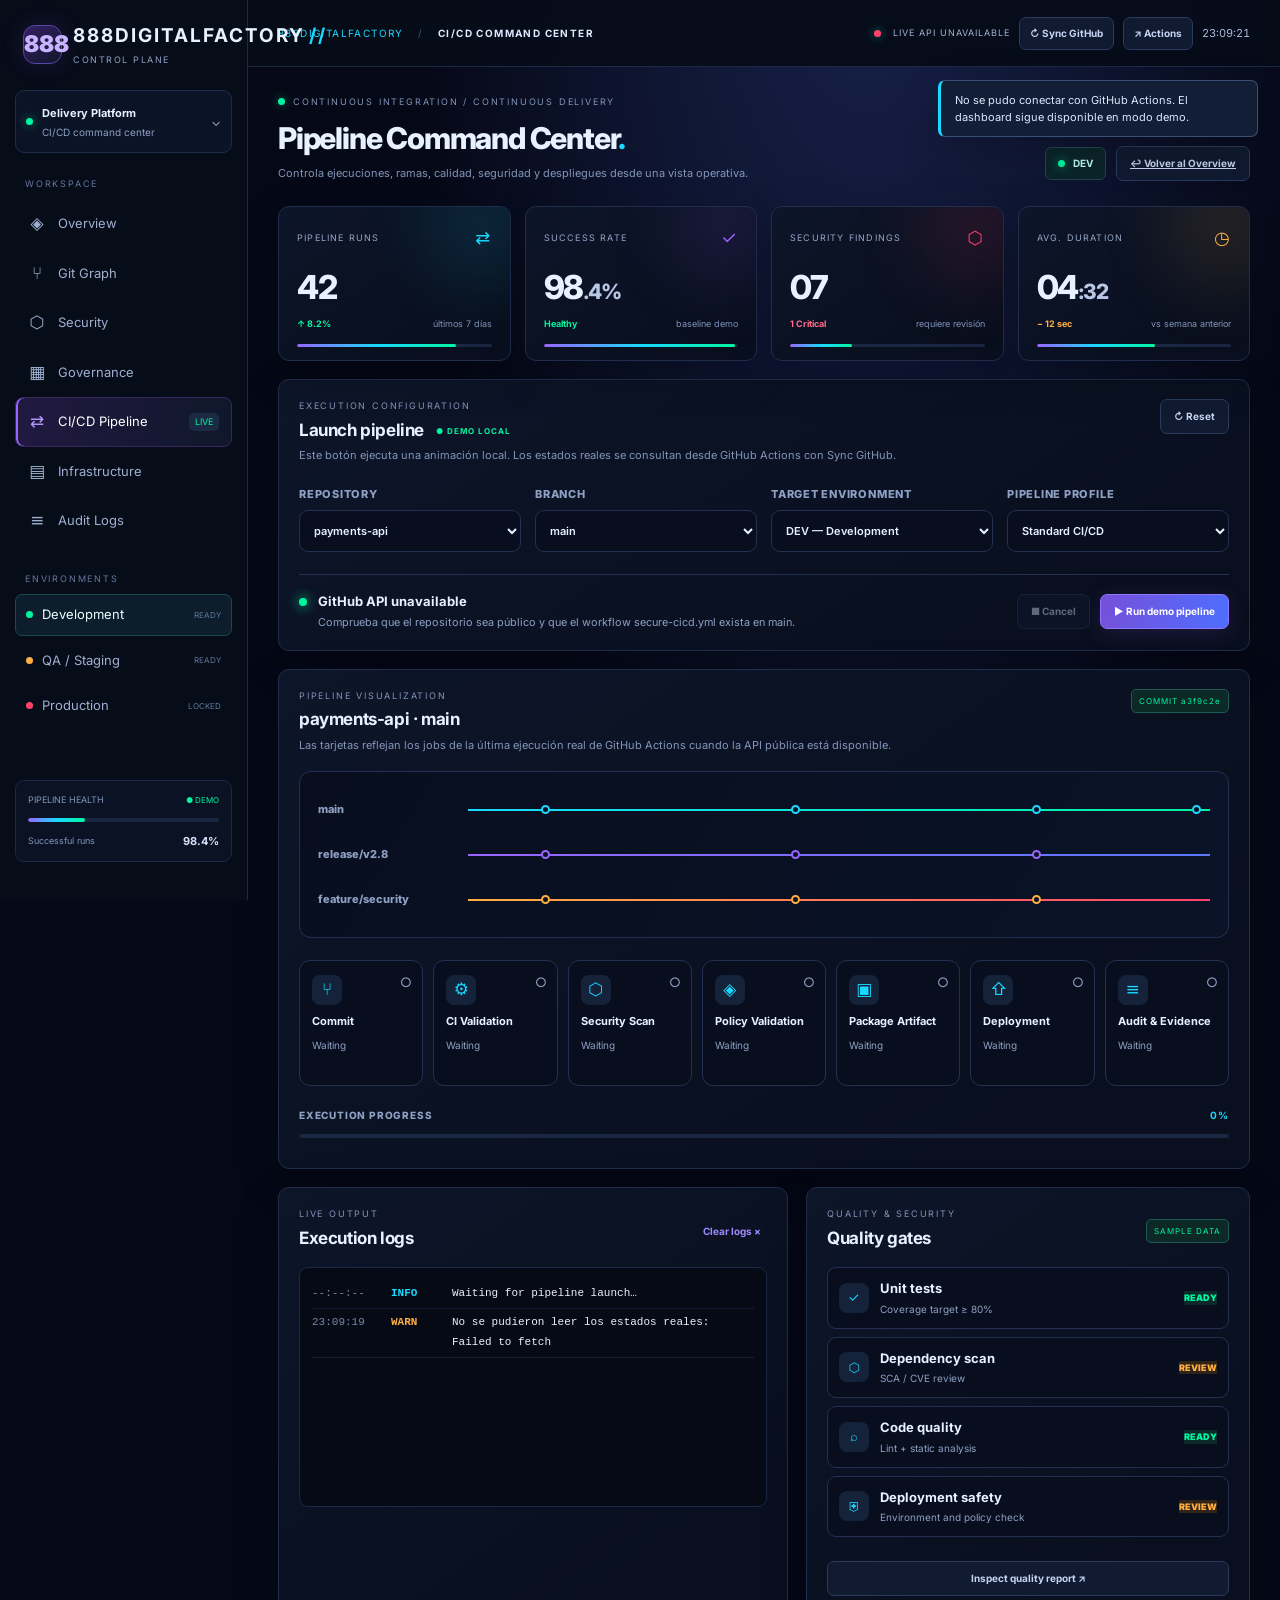
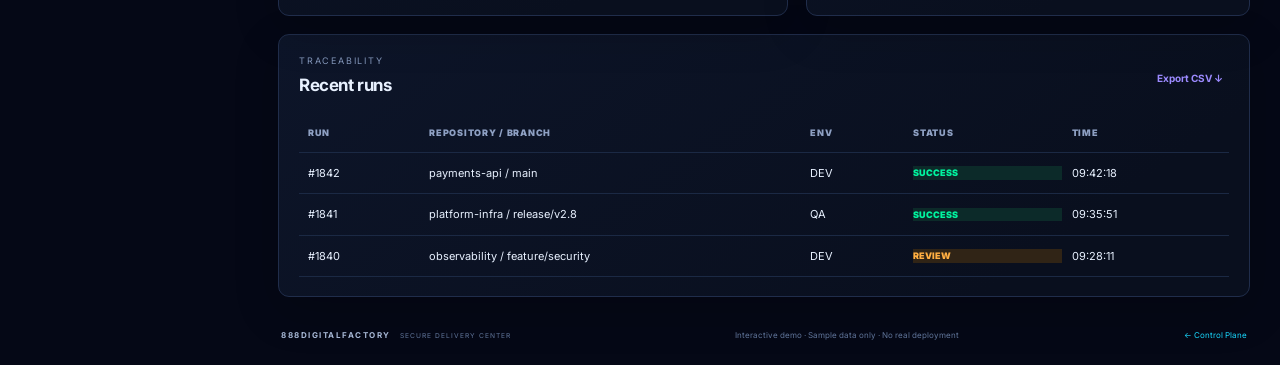
==== commit 3523f36c: "Add files via upload" ====
--- a/cicd.html
+++ b/cicd.html
@@ -2,10 +2,10 @@
 <html lang="es"><head><meta charset="utf-8"><meta name="viewport" content="width=device-width,initial-scale=1"><meta name="theme-color" content="#050816"><title>888DIGITALFACTORY // CI/CD Command Center</title><link rel="stylesheet" href="styles.css"><link rel="stylesheet" href="cicd.css"></head>
 <body class="cicd-page"><div class="shell">
 <aside class="sidebar"><a class="brand" href="index.html"><span class="brand-mark">888</span><span><b>888DIGITALFACTORY<span class="accent">//</span></b><small>CONTROL PLANE</small></span></a><div class="workspace"><span class="pulse-dot"></span><div><b>Delivery Platform</b><small>CI/CD command center</small></div><span class="chevron">⌄</span></div><p class="nav-label">WORKSPACE</p><nav><a class="nav-item" href="index.html"><span>◈</span> Overview</a><a class="nav-item" href="index.html#git"><span>⑂</span> Git Graph</a><a class="nav-item" href="index.html#security"><span>⬡</span> Security</a><a class="nav-item" href="index.html#governance"><span>▦</span> Governance</a><a class="nav-item active" href="cicd.html"><span>⇄</span> CI/CD Pipeline <i>LIVE</i></a><a class="nav-item" href="index.html#infrastructure"><span>▤</span> Infrastructure</a><a class="nav-item" href="index.html#audit"><span>≡</span> Audit Logs</a></nav><p class="nav-label env-label">ENVIRONMENTS</p><div class="env-list"><button class="env active" data-env="DEV"><span class="env-dot dev"></span> Development <small>READY</small></button><button class="env" data-env="QA"><span class="env-dot qa"></span> QA / Staging <small>READY</small></button><button class="env" data-env="PROD"><span class="env-dot prod"></span> Production <small>LOCKED</small></button></div><div class="sidebar-bottom"><div class="health-box"><div class="health-title"><span>PIPELINE HEALTH</span><span class="live">● DEMO</span></div><div class="progress"><span id="healthBar" style="width:98%"></span></div><div class="health-foot"><span>Successful runs</span><b id="healthValue">98.4%</b></div></div></div></aside>
-<main class="main"><header class="topbar"><div class="crumb"><a href="index.html">888DIGITALFACTORY</a> <span>/</span> <b>CI/CD COMMAND CENTER</b></div><div class="top-actions"><span class="system-status"><i></i> SIMULATION MODE</span><span class="clock" id="clock">--:--:--</span></div></header><div class="content">
+<main class="main"><header class="topbar"><div class="crumb"><a href="index.html">888DIGITALFACTORY</a> <span>/</span> <b>CI/CD COMMAND CENTER</b></div><div class="top-actions"><span class="system-status" id="connectionStatus"><i></i> CONNECTING TO GITHUB…</span><button class="btn secondary sync-btn" id="syncActions" type="button">↻ Sync GitHub</button><a class="btn secondary actions-link" href="https://github.com/rodrodbeat-stack/Cloudops/actions" target="_blank" rel="noopener">↗ Actions</a><span class="clock" id="clock">--:--:--</span></div></header><div class="content">
 <section class="page-heading"><div><div class="eyebrow"><span class="pulse-dot"></span> CONTINUOUS INTEGRATION / CONTINUOUS DELIVERY</div><h1>Pipeline Command Center<span class="accent">.</span></h1><p>Controla ejecuciones, ramas, calidad, seguridad y despliegues desde una vista operativa.</p></div><div class="heading-actions"><span class="env-badge"><i></i><b id="activeEnv">DEV</b></span><a class="btn secondary" href="index.html">↩ Volver al Overview</a></div></section>
 <section class="metrics-grid cicd-metrics"><article class="metric-card cyan-card" data-card="runs"><div class="metric-top">PIPELINE RUNS <span>⇄</span></div><div class="metric-value" id="runCount">42</div><div class="metric-bottom"><b class="positive">↑ 8.2%</b><span>últimos 7 días</span></div><div class="progress"><span style="width:82%"></span></div></article><article class="metric-card purple-card" data-card="success"><div class="metric-top">SUCCESS RATE <span>✓</span></div><div class="metric-value" id="successRate">98<span>.4%</span></div><div class="metric-bottom"><b class="positive">Healthy</b><span>baseline demo</span></div><div class="progress"><span style="width:98.4%"></span></div></article><article class="metric-card red-card" data-card="security"><div class="metric-top">SECURITY FINDINGS <span>⬡</span></div><div class="metric-value">07</div><div class="metric-bottom"><b class="negative">1 Critical</b><span>requiere revisión</span></div><div class="progress"><span style="width:32%"></span></div></article><article class="metric-card orange-card" data-card="duration"><div class="metric-top">AVG. DURATION <span>◷</span></div><div class="metric-value">04<span>:32</span></div><div class="metric-bottom"><b class="warning">− 12 sec</b><span>vs semana anterior</span></div><div class="progress"><span style="width:61%"></span></div></article></section>
-<section class="panel cicd-config"><div class="panel-head"><div><div class="kicker">EXECUTION CONFIGURATION</div><h2>Launch pipeline <span class="live-label">● INTERACTIVE DEMO</span></h2><p>Selecciona repositorio, rama y entorno antes de iniciar la simulación.</p></div><button class="btn secondary" id="resetPipeline">↻ Reset</button></div><div class="config-grid"><label>Repository<select id="repoSelect"><option>payments-api</option><option>platform-infra</option><option>observability</option><option>customer-portal</option></select></label><label>Branch<select id="branchSelect"><option>main</option><option>release/v2.8</option><option>feature/security</option><option>feature/performance</option></select></label><label>Target environment<select id="envSelect"><option value="DEV">DEV — Development</option><option value="QA">QA — Quality Assurance</option><option value="STAGING">STAGING — Pre-production</option><option value="PROD">PROD — Production (demo)</option></select></label><label>Pipeline profile<select id="profileSelect"><option value="standard">Standard CI/CD</option><option value="secure">DevSecOps strict</option><option value="infra">Infrastructure as Code</option></select></label></div><div class="launch-row"><div><span class="status-led"></span><b id="runStatus">Ready to launch</b><small id="runDescription">No pipeline execution in progress.</small></div><div class="launch-actions"><button class="btn secondary" id="cancelRun" disabled>■ Cancel</button><button class="btn primary" id="launchRun">▶ Run pipeline</button></div></div></section>
-<section class="panel"><div class="panel-head"><div><div class="kicker">PIPELINE VISUALIZATION</div><h2 id="flowTitle">payments-api · main</h2><p>El punto luminoso avanza por cada etapa y se refleja en el Git flow de demostración.</p></div><span class="demo-label" id="commitLabel">COMMIT a3f9c2e</span></div><div class="cicd-branch-map" id="branchMap"><div class="branch-track main-track"><span class="track-name">main</span><div class="track-line"></div><i class="track-node n1"></i><i class="track-node n2"></i><i class="track-node n3"></i><i class="track-node n4"></i><span class="runner runner-main" id="branchRunner"></span></div><div class="branch-track release-track"><span class="track-name">release/v2.8</span><div class="track-line"></div><i class="track-node n1"></i><i class="track-node n2"></i><i class="track-node n3"></i></div><div class="branch-track feature-track"><span class="track-name">feature/security</span><div class="track-line"></div><i class="track-node n1"></i><i class="track-node n2"></i><i class="track-node n3"></i></div></div><div class="stage-grid" id="stageGrid"><button class="stage-card" data-stage="0"><span class="stage-icon">⑂</span><b>Source</b><small>Waiting</small><em>○</em></button><button class="stage-card" data-stage="1"><span class="stage-icon">⚙</span><b>Build</b><small>Waiting</small><em>○</em></button><button class="stage-card" data-stage="2"><span class="stage-icon">⌕</span><b>Test & QA</b><small>Waiting</small><em>○</em></button><button class="stage-card" data-stage="3"><span class="stage-icon">⬡</span><b>SAST / SCA</b><small>Waiting</small><em>○</em></button><button class="stage-card" data-stage="4"><span class="stage-icon">◈</span><b>Security Gate</b><small>Waiting</small><em>○</em></button><button class="stage-card" data-stage="5"><span class="stage-icon">⇧</span><b>Deploy</b><small>Waiting</small><em>○</em></button><button class="stage-card" data-stage="6"><span class="stage-icon">◉</span><b>Monitor</b><small>Waiting</small><em>○</em></button></div><div class="execution-progress"><div><span>EXECUTION PROGRESS</span><b id="progressLabel">0%</b></div><div class="progress"><span id="executionBar" style="width:0%"></span></div></div></section>
+<section class="panel cicd-config"><div class="panel-head"><div><div class="kicker">EXECUTION CONFIGURATION</div><h2>Launch pipeline <span class="live-label">● DEMO LOCAL</span></h2><p>Este botón ejecuta una animación local. Los estados reales se consultan desde GitHub Actions con Sync GitHub.</p></div><button class="btn secondary" id="resetPipeline">↻ Reset</button></div><div class="config-grid"><label>Repository<select id="repoSelect"><option>payments-api</option><option>platform-infra</option><option>observability</option><option>customer-portal</option></select></label><label>Branch<select id="branchSelect"><option>main</option><option>release/v2.8</option><option>feature/security</option><option>feature/performance</option></select></label><label>Target environment<select id="envSelect"><option value="DEV">DEV — Development</option><option value="QA">QA — Quality Assurance</option><option value="STAGING">STAGING — Pre-production</option><option value="PROD">PROD — Production (demo)</option></select></label><label>Pipeline profile<select id="profileSelect"><option value="standard">Standard CI/CD</option><option value="secure">DevSecOps strict</option><option value="infra">Infrastructure as Code</option></select></label></div><div class="launch-row"><div><span class="status-led"></span><b id="runStatus">Ready to launch</b><small id="runDescription">No pipeline execution in progress.</small></div><div class="launch-actions"><button class="btn secondary" id="cancelRun" disabled>■ Cancel</button><button class="btn primary" id="launchRun">▶ Run demo pipeline</button></div></div></section>
+<section class="panel"><div class="panel-head"><div><div class="kicker">PIPELINE VISUALIZATION</div><h2 id="flowTitle">payments-api · main</h2><p>Las tarjetas reflejan los jobs de la última ejecución real de GitHub Actions cuando la API pública está disponible.</p></div><span class="demo-label" id="commitLabel">COMMIT a3f9c2e</span></div><div class="cicd-branch-map" id="branchMap"><div class="branch-track main-track"><span class="track-name">main</span><div class="track-line"></div><i class="track-node n1"></i><i class="track-node n2"></i><i class="track-node n3"></i><i class="track-node n4"></i><span class="runner runner-main" id="branchRunner"></span></div><div class="branch-track release-track"><span class="track-name">release/v2.8</span><div class="track-line"></div><i class="track-node n1"></i><i class="track-node n2"></i><i class="track-node n3"></i></div><div class="branch-track feature-track"><span class="track-name">feature/security</span><div class="track-line"></div><i class="track-node n1"></i><i class="track-node n2"></i><i class="track-node n3"></i></div></div><div class="stage-grid" id="stageGrid"><button class="stage-card" data-stage="0"><span class="stage-icon">⑂</span><b>Commit</b><small>Waiting</small><em>○</em></button><button class="stage-card" data-stage="1"><span class="stage-icon">⚙</span><b>CI Validation</b><small>Waiting</small><em>○</em></button><button class="stage-card" data-stage="2"><span class="stage-icon">⬡</span><b>Security Scan</b><small>Waiting</small><em>○</em></button><button class="stage-card" data-stage="3"><span class="stage-icon">◈</span><b>Policy Validation</b><small>Waiting</small><em>○</em></button><button class="stage-card" data-stage="4"><span class="stage-icon">▣</span><b>Package Artifact</b><small>Waiting</small><em>○</em></button><button class="stage-card" data-stage="5"><span class="stage-icon">⇧</span><b>Deployment</b><small>Waiting</small><em>○</em></button><button class="stage-card" data-stage="6"><span class="stage-icon">≡</span><b>Audit & Evidence</b><small>Waiting</small><em>○</em></button></div><div class="execution-progress"><div><span>EXECUTION PROGRESS</span><b id="progressLabel">0%</b></div><div class="progress"><span id="executionBar" style="width:0%"></span></div></div></section>
 <section class="cicd-lower"><section class="panel"><div class="panel-head compact"><div><div class="kicker">LIVE OUTPUT</div><h2>Execution logs</h2></div><button class="text-btn" id="clearLogs">Clear logs ×</button></div><div class="log-console" id="logConsole" aria-live="polite"><div><time>--:--:--</time><b class="log-info">INFO</b><span>Waiting for pipeline launch…</span></div></div></section><section class="panel"><div class="panel-head compact"><div><div class="kicker">QUALITY & SECURITY</div><h2>Quality gates</h2></div><span class="demo-label">SAMPLE DATA</span></div><div class="quality-list"><button class="quality-row" data-quality="Unit tests"><span class="quality-symbol">✓</span><span><b>Unit tests</b><small>Coverage target ≥ 80%</small></span><em class="good">READY</em></button><button class="quality-row" data-quality="Dependency scan"><span class="quality-symbol">⬡</span><span><b>Dependency scan</b><small>SCA / CVE review</small></span><em class="review">REVIEW</em></button><button class="quality-row" data-quality="Code quality"><span class="quality-symbol">⌕</span><span><b>Code quality</b><small>Lint + static analysis</small></span><em class="good">READY</em></button><button class="quality-row" data-quality="Deployment safety"><span class="quality-symbol">⛨</span><span><b>Deployment safety</b><small>Environment and policy check</small></span><em class="review">REVIEW</em></button></div><button class="btn secondary full" id="showQuality">Inspect quality report ↗</button></section></section>
 <section class="panel history-panel"><div class="panel-head compact"><div><div class="kicker">TRACEABILITY</div><h2>Recent runs</h2></div><button class="text-btn" id="exportRuns">Export CSV ↓</button></div><div class="run-table" id="runTable"><div class="run-row run-head"><span>RUN</span><span>REPOSITORY / BRANCH</span><span>ENV</span><span>STATUS</span><span>TIME</span></div><div class="run-row"><span>#1842</span><span>payments-api / main</span><span>DEV</span><em class="good">SUCCESS</em><span>09:42:18</span></div><div class="run-row"><span>#1841</span><span>platform-infra / release/v2.8</span><span>QA</span><em class="good">SUCCESS</em><span>09:35:51</span></div><div class="run-row"><span>#1840</span><span>observability / feature/security</span><span>DEV</span><em class="review">REVIEW</em><span>09:28:11</span></div></div></section><footer class="footer"><span><b>888DIGITALFACTORY</b> <small>SECURE DELIVERY CENTER</small></span><span>Interactive demo · Sample data only · No real deployment</span><span><a href="index.html">← Control Plane</a></span></footer></div></main></div><dialog id="stageDialog" class="modal"><div class="modal-head"><div><div class="kicker">PIPELINE / STAGE DETAILS</div><h2 id="stageDialogTitle">Stage details</h2></div><button class="icon-btn" id="closeStageDialog">✕</button></div><div class="modal-content" id="stageDialogBody"></div></dialog><div class="toast-region" id="toastRegion" aria-live="polite"></div><script src="cicd.js"></script></body></html>
--- a/cicd.css
+++ b/cicd.css
@@ -1,2 +1,5 @@
 /* 888DIGITALFACTORY dedicated CI/CD dashboard */
 .cicd-page .content{max-width:1600px}.cicd-page .nav-item{text-decoration:none}.cicd-page .nav-item i{margin-left:auto;font-size:9px;color:var(--green);font-style:normal}.cicd-page .page-heading p{max-width:780px}.cicd-metrics .metric-card{cursor:pointer}.config-grid{display:grid;grid-template-columns:repeat(4,minmax(0,1fr));gap:14px;margin:22px 0}.config-grid label{display:flex;flex-direction:column;gap:8px;color:var(--muted);font-size:11px;font-weight:800;text-transform:uppercase;letter-spacing:.07em}.config-grid select{width:100%;background:#080e1e;color:var(--text);border:1px solid var(--line);border-radius:9px;padding:12px 10px;outline:none;text-transform:none;letter-spacing:0;font-weight:600}.config-grid select:focus{border-color:var(--cyan);box-shadow:0 0 0 3px #19d9ff18}.launch-row{border-top:1px solid var(--line);padding-top:17px;display:flex;align-items:center;justify-content:space-between;gap:15px}.launch-row>div:first-child{display:grid;grid-template-columns:10px auto;column-gap:9px;align-items:center}.launch-row small{grid-column:2;color:var(--muted);margin-top:3px}.status-led{width:8px;height:8px;border-radius:50%;background:var(--green);box-shadow:0 0 12px var(--green)}.launch-actions{display:flex;gap:10px}.btn:disabled{opacity:.45;cursor:not-allowed}.cicd-branch-map{background:linear-gradient(120deg,#080e1e,#0a1328);border:1px solid var(--line);border-radius:12px;padding:15px 18px;margin:18px 0 22px;overflow:hidden}.branch-track{height:45px;position:relative;display:flex;align-items:center;padding-left:150px}.track-name{position:absolute;left:0;color:var(--muted);font-size:11px;font-weight:800;width:135px}.track-line{height:2px;width:100%;background:#293957;position:relative}.main-track .track-line{background:linear-gradient(90deg,#19d9ff,#00f5a0)}.release-track .track-line{background:linear-gradient(90deg,#9865ff,#5b78ff)}.feature-track .track-line{background:linear-gradient(90deg,#ffae42,#ff426b)}.track-node{position:absolute;width:9px;height:9px;border-radius:50%;background:#0b1224;border:2px solid var(--cyan);top:18px;z-index:2}.track-node.n1{left:25%}.track-node.n2{left:53%}.track-node.n3{left:80%}.track-node.n4{left:98%}.release-track .track-node{border-color:var(--purple)}.feature-track .track-node{border-color:var(--orange)}.runner{position:absolute;left:0;top:13px;width:12px;height:12px;border-radius:50%;background:#fff;box-shadow:0 0 8px #fff,0 0 22px var(--cyan);opacity:0}.branch-map-running .runner{opacity:1;animation:branchRun 6s linear infinite}.branch-map-running .release-track .track-line,.branch-map-running .feature-track .track-line{animation:linePulse 1.1s ease-in-out infinite alternate}.runner-main{top:13px}@keyframes branchRun{0%{left:145px}100%{left:calc(100% - 7px)}}@keyframes linePulse{from{filter:brightness(.7)}to{filter:brightness(1.8)}}.stage-grid{display:grid;grid-template-columns:repeat(7,minmax(90px,1fr));gap:10px}.stage-card{position:relative;display:flex;flex-direction:column;align-items:flex-start;gap:8px;min-height:126px;padding:14px 12px;text-align:left;color:var(--text);background:#080e1e;border:1px solid var(--line);border-radius:11px;transition:transform .2s,border-color .2s,box-shadow .2s}.stage-card:hover{transform:translateY(-3px);border-color:var(--cyan)}.stage-icon{display:grid;place-items:center;width:30px;height:30px;border-radius:8px;background:#14223a;color:var(--cyan);font-size:17px}.stage-card b{font-size:11px}.stage-card small{color:var(--muted);font-size:10px}.stage-card em{position:absolute;right:10px;top:12px;font-style:normal;color:var(--muted)}.stage-card.running{border-color:var(--cyan);box-shadow:0 0 20px #19d9ff18}.stage-card.running .stage-icon{animation:stageGlow .8s ease-in-out infinite alternate}.stage-card.running em{color:var(--cyan)}.stage-card.done{border-color:#00f5a055}.stage-card.done em,.stage-card.done .stage-icon{color:var(--green)}.stage-card.warn{border-color:#ffae4266}.stage-card.warn em,.stage-card.warn .stage-icon{color:var(--orange)}.stage-card.failed{border-color:var(--red)}.stage-card.failed em,.stage-card.failed .stage-icon{color:var(--red)}@keyframes stageGlow{to{box-shadow:0 0 18px #19d9ff66}}.execution-progress{margin-top:22px}.execution-progress>div:first-child{display:flex;justify-content:space-between;font-size:10px;letter-spacing:.08em;color:var(--muted);font-weight:800;margin-bottom:9px}.execution-progress b{color:var(--cyan)}.cicd-lower{display:grid;grid-template-columns:1.15fr 1fr;gap:18px;margin-top:18px}.log-console{height:240px;overflow:auto;background:#050a15;border:1px solid #1a2845;border-radius:9px;padding:12px;font:11px/1.8 ui-monospace,SFMono-Regular,monospace}.log-console>div{display:grid;grid-template-columns:70px 52px 1fr;gap:9px;border-bottom:1px solid #121e34;padding:4px 0}.log-console time{color:#7587a8}.log-info{color:var(--cyan)}.log-ok{color:var(--green)}.log-warn{color:var(--orange)}.log-error{color:var(--red)}.quality-list{display:grid;gap:8px;margin:10px 0 16px}.quality-row{width:100%;display:flex;align-items:center;gap:11px;text-align:left;background:#080e1e;border:1px solid var(--line);border-radius:9px;padding:11px;color:var(--text)}.quality-row:hover{border-color:var(--cyan)}.quality-symbol{display:grid;place-items:center;width:30px;height:30px;background:#14223a;border-radius:8px;color:var(--cyan)}.quality-row>span:nth-child(2){display:grid;gap:3px;flex:1}.quality-row small{font-size:10px;color:var(--muted)}.quality-row em{font-style:normal;font-size:9px;font-weight:900}.full{width:100%}.run-table{overflow:auto}.run-row{min-width:590px;display:grid;grid-template-columns:.6fr 2fr .5fr .8fr .8fr;gap:10px;align-items:center;padding:12px 9px;border-bottom:1px solid #1b2944;font-size:11px}.run-head{font-size:9px;letter-spacing:.08em;color:var(--muted);font-weight:900}.run-row em{font-style:normal;font-size:9px;font-weight:900}.cicd-page .footer a,.cicd-page .crumb a{color:var(--cyan);text-decoration:none}.cicd-page .footer a:hover,.cicd-page .crumb a:hover{text-decoration:underline}.cicd-page .modal-content p{color:var(--muted)}@media(max-width:1150px){.stage-grid{grid-template-columns:repeat(4,minmax(0,1fr))}.config-grid{grid-template-columns:repeat(2,minmax(0,1fr))}}@media(max-width:760px){.cicd-page .sidebar{position:relative;width:100%;height:auto;inset:auto}.cicd-page .sidebar nav{display:grid;grid-template-columns:repeat(2,minmax(0,1fr))}.cicd-page .sidebar-bottom{display:none}.cicd-page .main{margin-left:0}.cicd-page .topbar{position:relative}.cicd-page .content{padding:16px}.cicd-page .top-actions .system-status{display:none}.config-grid,.cicd-lower{grid-template-columns:1fr}.launch-row{align-items:flex-start;flex-direction:column}.stage-grid{grid-template-columns:repeat(2,minmax(0,1fr))}.branch-track{padding-left:120px}.track-name{width:110px;font-size:9px}.cicd-page .page-heading{align-items:flex-start;flex-direction:column}}
+
+/* GitHub Actions live status controls */
+.sync-btn,.actions-link{white-space:nowrap;font-size:10px;padding:8px 10px;text-decoration:none}.sync-btn{cursor:pointer}.sync-btn:disabled{opacity:.55}.top-actions{gap:9px}.system-status{white-space:nowrap}.system-status i{display:inline-block;width:7px;height:7px;border-radius:50%;background:var(--orange);margin-right:5px}.system-status.is-live i{background:var(--green);box-shadow:0 0 10px var(--green)}.system-status.is-error i{background:var(--red)}@media(max-width:760px){.cicd-page .top-actions{flex-wrap:wrap}.cicd-page .top-actions .system-status{display:inline-flex}}
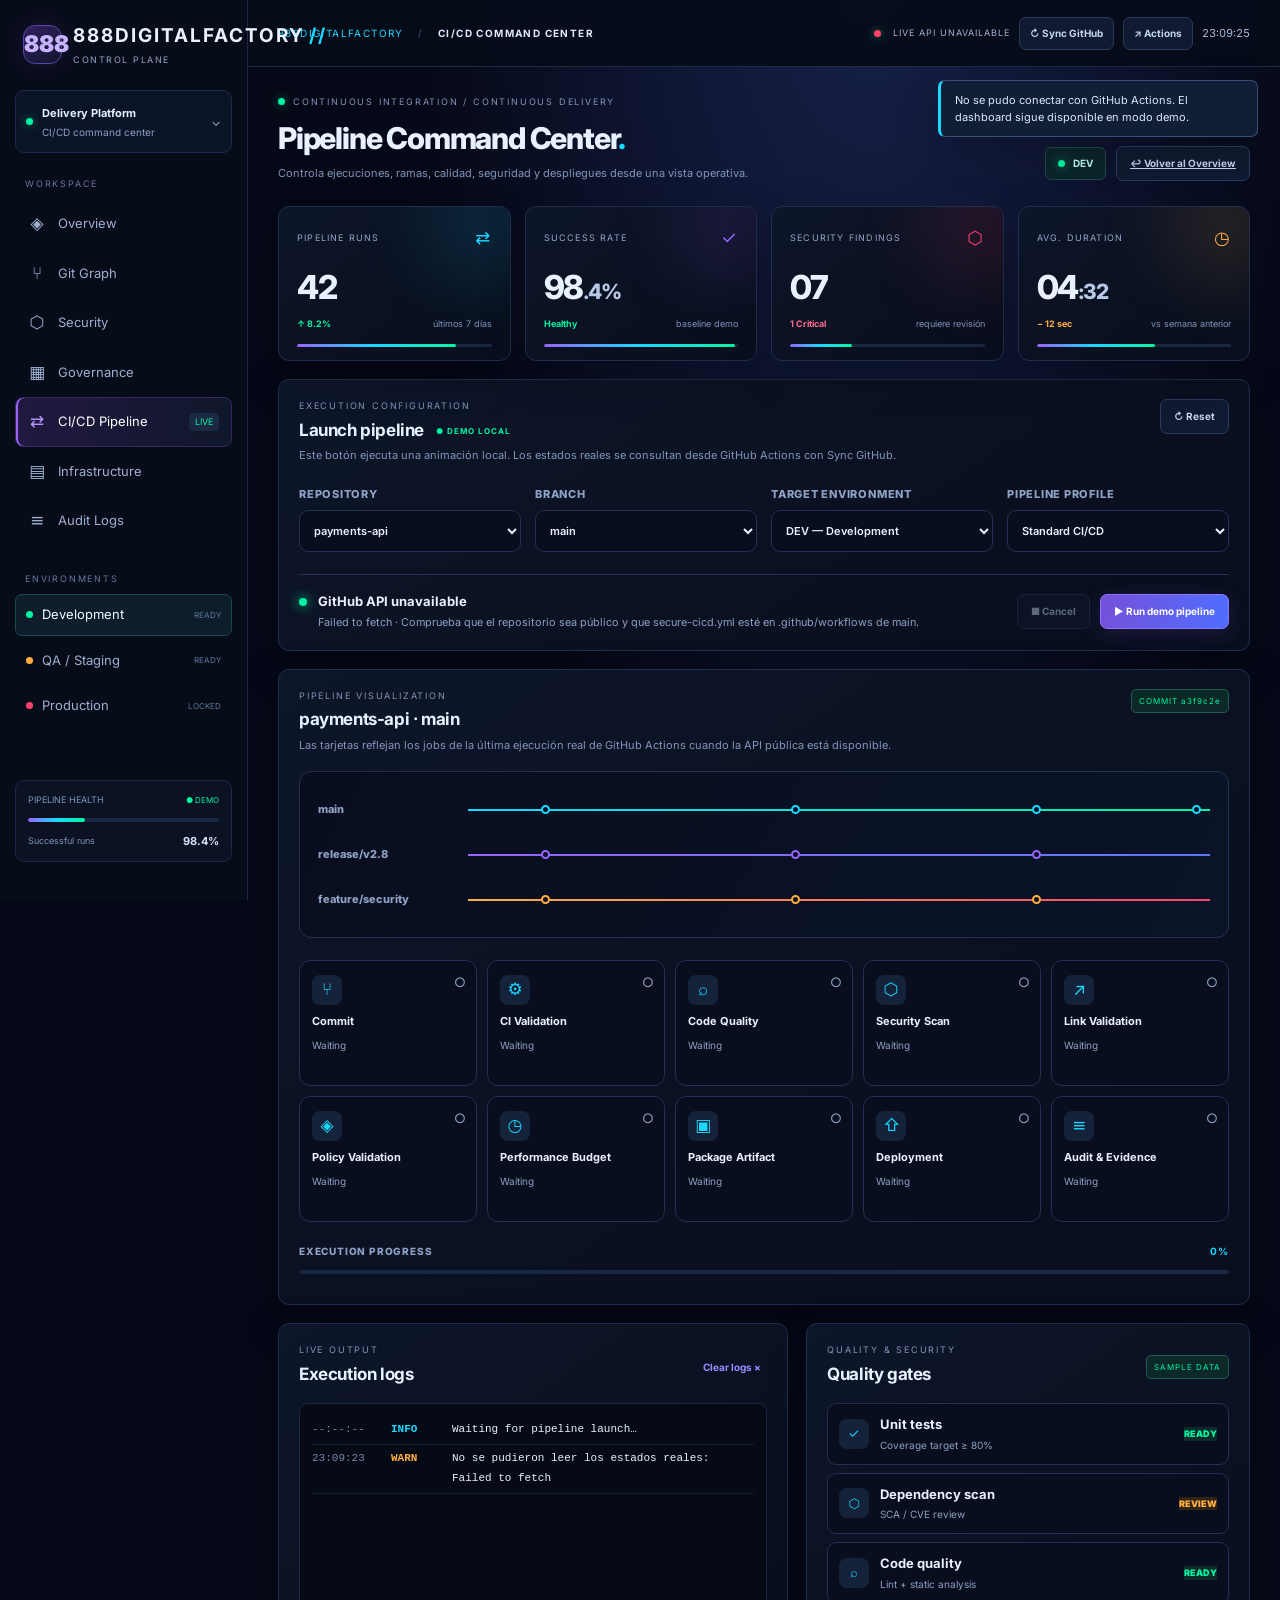
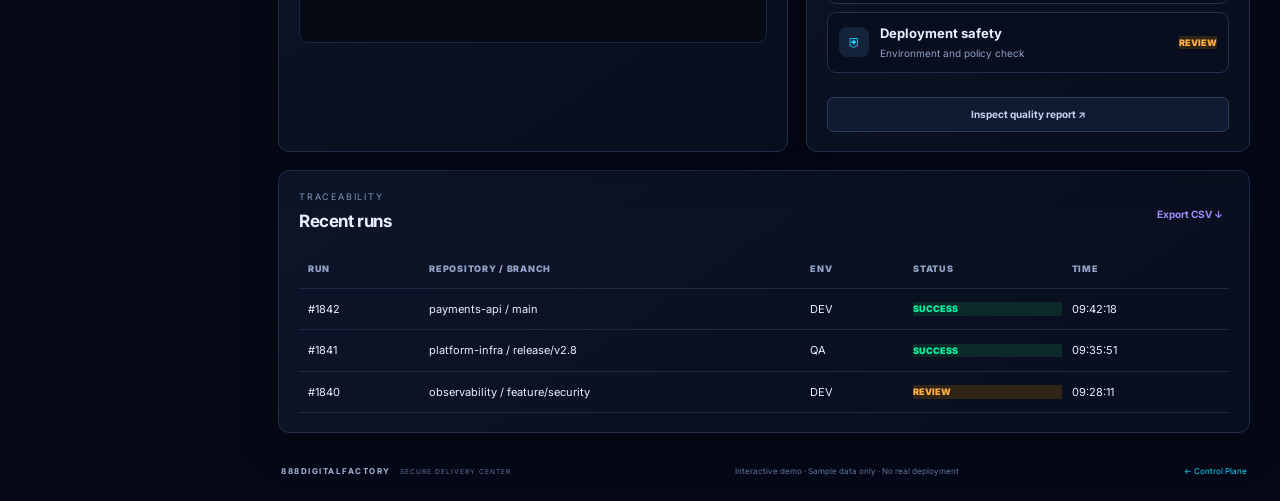
==== commit 3c574c7e: "Add files via upload" ====
--- a/cicd.html
+++ b/cicd.html
@@ -6,6 +6,6 @@
 <section class="page-heading"><div><div class="eyebrow"><span class="pulse-dot"></span> CONTINUOUS INTEGRATION / CONTINUOUS DELIVERY</div><h1>Pipeline Command Center<span class="accent">.</span></h1><p>Controla ejecuciones, ramas, calidad, seguridad y despliegues desde una vista operativa.</p></div><div class="heading-actions"><span class="env-badge"><i></i><b id="activeEnv">DEV</b></span><a class="btn secondary" href="index.html">↩ Volver al Overview</a></div></section>
 <section class="metrics-grid cicd-metrics"><article class="metric-card cyan-card" data-card="runs"><div class="metric-top">PIPELINE RUNS <span>⇄</span></div><div class="metric-value" id="runCount">42</div><div class="metric-bottom"><b class="positive">↑ 8.2%</b><span>últimos 7 días</span></div><div class="progress"><span style="width:82%"></span></div></article><article class="metric-card purple-card" data-card="success"><div class="metric-top">SUCCESS RATE <span>✓</span></div><div class="metric-value" id="successRate">98<span>.4%</span></div><div class="metric-bottom"><b class="positive">Healthy</b><span>baseline demo</span></div><div class="progress"><span style="width:98.4%"></span></div></article><article class="metric-card red-card" data-card="security"><div class="metric-top">SECURITY FINDINGS <span>⬡</span></div><div class="metric-value">07</div><div class="metric-bottom"><b class="negative">1 Critical</b><span>requiere revisión</span></div><div class="progress"><span style="width:32%"></span></div></article><article class="metric-card orange-card" data-card="duration"><div class="metric-top">AVG. DURATION <span>◷</span></div><div class="metric-value">04<span>:32</span></div><div class="metric-bottom"><b class="warning">− 12 sec</b><span>vs semana anterior</span></div><div class="progress"><span style="width:61%"></span></div></article></section>
 <section class="panel cicd-config"><div class="panel-head"><div><div class="kicker">EXECUTION CONFIGURATION</div><h2>Launch pipeline <span class="live-label">● DEMO LOCAL</span></h2><p>Este botón ejecuta una animación local. Los estados reales se consultan desde GitHub Actions con Sync GitHub.</p></div><button class="btn secondary" id="resetPipeline">↻ Reset</button></div><div class="config-grid"><label>Repository<select id="repoSelect"><option>payments-api</option><option>platform-infra</option><option>observability</option><option>customer-portal</option></select></label><label>Branch<select id="branchSelect"><option>main</option><option>release/v2.8</option><option>feature/security</option><option>feature/performance</option></select></label><label>Target environment<select id="envSelect"><option value="DEV">DEV — Development</option><option value="QA">QA — Quality Assurance</option><option value="STAGING">STAGING — Pre-production</option><option value="PROD">PROD — Production (demo)</option></select></label><label>Pipeline profile<select id="profileSelect"><option value="standard">Standard CI/CD</option><option value="secure">DevSecOps strict</option><option value="infra">Infrastructure as Code</option></select></label></div><div class="launch-row"><div><span class="status-led"></span><b id="runStatus">Ready to launch</b><small id="runDescription">No pipeline execution in progress.</small></div><div class="launch-actions"><button class="btn secondary" id="cancelRun" disabled>■ Cancel</button><button class="btn primary" id="launchRun">▶ Run demo pipeline</button></div></div></section>
-<section class="panel"><div class="panel-head"><div><div class="kicker">PIPELINE VISUALIZATION</div><h2 id="flowTitle">payments-api · main</h2><p>Las tarjetas reflejan los jobs de la última ejecución real de GitHub Actions cuando la API pública está disponible.</p></div><span class="demo-label" id="commitLabel">COMMIT a3f9c2e</span></div><div class="cicd-branch-map" id="branchMap"><div class="branch-track main-track"><span class="track-name">main</span><div class="track-line"></div><i class="track-node n1"></i><i class="track-node n2"></i><i class="track-node n3"></i><i class="track-node n4"></i><span class="runner runner-main" id="branchRunner"></span></div><div class="branch-track release-track"><span class="track-name">release/v2.8</span><div class="track-line"></div><i class="track-node n1"></i><i class="track-node n2"></i><i class="track-node n3"></i></div><div class="branch-track feature-track"><span class="track-name">feature/security</span><div class="track-line"></div><i class="track-node n1"></i><i class="track-node n2"></i><i class="track-node n3"></i></div></div><div class="stage-grid" id="stageGrid"><button class="stage-card" data-stage="0"><span class="stage-icon">⑂</span><b>Commit</b><small>Waiting</small><em>○</em></button><button class="stage-card" data-stage="1"><span class="stage-icon">⚙</span><b>CI Validation</b><small>Waiting</small><em>○</em></button><button class="stage-card" data-stage="2"><span class="stage-icon">⬡</span><b>Security Scan</b><small>Waiting</small><em>○</em></button><button class="stage-card" data-stage="3"><span class="stage-icon">◈</span><b>Policy Validation</b><small>Waiting</small><em>○</em></button><button class="stage-card" data-stage="4"><span class="stage-icon">▣</span><b>Package Artifact</b><small>Waiting</small><em>○</em></button><button class="stage-card" data-stage="5"><span class="stage-icon">⇧</span><b>Deployment</b><small>Waiting</small><em>○</em></button><button class="stage-card" data-stage="6"><span class="stage-icon">≡</span><b>Audit & Evidence</b><small>Waiting</small><em>○</em></button></div><div class="execution-progress"><div><span>EXECUTION PROGRESS</span><b id="progressLabel">0%</b></div><div class="progress"><span id="executionBar" style="width:0%"></span></div></div></section>
+<section class="panel"><div class="panel-head"><div><div class="kicker">PIPELINE VISUALIZATION</div><h2 id="flowTitle">payments-api · main</h2><p>Las tarjetas reflejan los jobs de la última ejecución real de GitHub Actions cuando la API pública está disponible.</p></div><span class="demo-label" id="commitLabel">COMMIT a3f9c2e</span></div><div class="cicd-branch-map" id="branchMap"><div class="branch-track main-track"><span class="track-name">main</span><div class="track-line"></div><i class="track-node n1"></i><i class="track-node n2"></i><i class="track-node n3"></i><i class="track-node n4"></i><span class="runner runner-main" id="branchRunner"></span></div><div class="branch-track release-track"><span class="track-name">release/v2.8</span><div class="track-line"></div><i class="track-node n1"></i><i class="track-node n2"></i><i class="track-node n3"></i></div><div class="branch-track feature-track"><span class="track-name">feature/security</span><div class="track-line"></div><i class="track-node n1"></i><i class="track-node n2"></i><i class="track-node n3"></i></div></div><div class="stage-grid" id="stageGrid"><button class="stage-card" data-stage="0"><span class="stage-icon">⑂</span><b>Commit</b><small>Waiting</small><em>○</em></button><button class="stage-card" data-stage="1"><span class="stage-icon">⚙</span><b>CI Validation</b><small>Waiting</small><em>○</em></button><button class="stage-card" data-stage="2"><span class="stage-icon">⌕</span><b>Code Quality</b><small>Waiting</small><em>○</em></button><button class="stage-card" data-stage="3"><span class="stage-icon">⬡</span><b>Security Scan</b><small>Waiting</small><em>○</em></button><button class="stage-card" data-stage="4"><span class="stage-icon">↗</span><b>Link Validation</b><small>Waiting</small><em>○</em></button><button class="stage-card" data-stage="5"><span class="stage-icon">◈</span><b>Policy Validation</b><small>Waiting</small><em>○</em></button><button class="stage-card" data-stage="6"><span class="stage-icon">◷</span><b>Performance Budget</b><small>Waiting</small><em>○</em></button><button class="stage-card" data-stage="7"><span class="stage-icon">▣</span><b>Package Artifact</b><small>Waiting</small><em>○</em></button><button class="stage-card" data-stage="8"><span class="stage-icon">⇧</span><b>Deployment</b><small>Waiting</small><em>○</em></button><button class="stage-card" data-stage="9"><span class="stage-icon">≡</span><b>Audit & Evidence</b><small>Waiting</small><em>○</em></button></div><div class="execution-progress"><div><span>EXECUTION PROGRESS</span><b id="progressLabel">0%</b></div><div class="progress"><span id="executionBar" style="width:0%"></span></div></div></section>
 <section class="cicd-lower"><section class="panel"><div class="panel-head compact"><div><div class="kicker">LIVE OUTPUT</div><h2>Execution logs</h2></div><button class="text-btn" id="clearLogs">Clear logs ×</button></div><div class="log-console" id="logConsole" aria-live="polite"><div><time>--:--:--</time><b class="log-info">INFO</b><span>Waiting for pipeline launch…</span></div></div></section><section class="panel"><div class="panel-head compact"><div><div class="kicker">QUALITY & SECURITY</div><h2>Quality gates</h2></div><span class="demo-label">SAMPLE DATA</span></div><div class="quality-list"><button class="quality-row" data-quality="Unit tests"><span class="quality-symbol">✓</span><span><b>Unit tests</b><small>Coverage target ≥ 80%</small></span><em class="good">READY</em></button><button class="quality-row" data-quality="Dependency scan"><span class="quality-symbol">⬡</span><span><b>Dependency scan</b><small>SCA / CVE review</small></span><em class="review">REVIEW</em></button><button class="quality-row" data-quality="Code quality"><span class="quality-symbol">⌕</span><span><b>Code quality</b><small>Lint + static analysis</small></span><em class="good">READY</em></button><button class="quality-row" data-quality="Deployment safety"><span class="quality-symbol">⛨</span><span><b>Deployment safety</b><small>Environment and policy check</small></span><em class="review">REVIEW</em></button></div><button class="btn secondary full" id="showQuality">Inspect quality report ↗</button></section></section>
 <section class="panel history-panel"><div class="panel-head compact"><div><div class="kicker">TRACEABILITY</div><h2>Recent runs</h2></div><button class="text-btn" id="exportRuns">Export CSV ↓</button></div><div class="run-table" id="runTable"><div class="run-row run-head"><span>RUN</span><span>REPOSITORY / BRANCH</span><span>ENV</span><span>STATUS</span><span>TIME</span></div><div class="run-row"><span>#1842</span><span>payments-api / main</span><span>DEV</span><em class="good">SUCCESS</em><span>09:42:18</span></div><div class="run-row"><span>#1841</span><span>platform-infra / release/v2.8</span><span>QA</span><em class="good">SUCCESS</em><span>09:35:51</span></div><div class="run-row"><span>#1840</span><span>observability / feature/security</span><span>DEV</span><em class="review">REVIEW</em><span>09:28:11</span></div></div></section><footer class="footer"><span><b>888DIGITALFACTORY</b> <small>SECURE DELIVERY CENTER</small></span><span>Interactive demo · Sample data only · No real deployment</span><span><a href="index.html">← Control Plane</a></span></footer></div></main></div><dialog id="stageDialog" class="modal"><div class="modal-head"><div><div class="kicker">PIPELINE / STAGE DETAILS</div><h2 id="stageDialogTitle">Stage details</h2></div><button class="icon-btn" id="closeStageDialog">✕</button></div><div class="modal-content" id="stageDialogBody"></div></dialog><div class="toast-region" id="toastRegion" aria-live="polite"></div><script src="cicd.js"></script></body></html>
--- a/cicd.css
+++ b/cicd.css
@@ -1,5 +1,5 @@
 /* 888DIGITALFACTORY dedicated CI/CD dashboard */
-.cicd-page .content{max-width:1600px}.cicd-page .nav-item{text-decoration:none}.cicd-page .nav-item i{margin-left:auto;font-size:9px;color:var(--green);font-style:normal}.cicd-page .page-heading p{max-width:780px}.cicd-metrics .metric-card{cursor:pointer}.config-grid{display:grid;grid-template-columns:repeat(4,minmax(0,1fr));gap:14px;margin:22px 0}.config-grid label{display:flex;flex-direction:column;gap:8px;color:var(--muted);font-size:11px;font-weight:800;text-transform:uppercase;letter-spacing:.07em}.config-grid select{width:100%;background:#080e1e;color:var(--text);border:1px solid var(--line);border-radius:9px;padding:12px 10px;outline:none;text-transform:none;letter-spacing:0;font-weight:600}.config-grid select:focus{border-color:var(--cyan);box-shadow:0 0 0 3px #19d9ff18}.launch-row{border-top:1px solid var(--line);padding-top:17px;display:flex;align-items:center;justify-content:space-between;gap:15px}.launch-row>div:first-child{display:grid;grid-template-columns:10px auto;column-gap:9px;align-items:center}.launch-row small{grid-column:2;color:var(--muted);margin-top:3px}.status-led{width:8px;height:8px;border-radius:50%;background:var(--green);box-shadow:0 0 12px var(--green)}.launch-actions{display:flex;gap:10px}.btn:disabled{opacity:.45;cursor:not-allowed}.cicd-branch-map{background:linear-gradient(120deg,#080e1e,#0a1328);border:1px solid var(--line);border-radius:12px;padding:15px 18px;margin:18px 0 22px;overflow:hidden}.branch-track{height:45px;position:relative;display:flex;align-items:center;padding-left:150px}.track-name{position:absolute;left:0;color:var(--muted);font-size:11px;font-weight:800;width:135px}.track-line{height:2px;width:100%;background:#293957;position:relative}.main-track .track-line{background:linear-gradient(90deg,#19d9ff,#00f5a0)}.release-track .track-line{background:linear-gradient(90deg,#9865ff,#5b78ff)}.feature-track .track-line{background:linear-gradient(90deg,#ffae42,#ff426b)}.track-node{position:absolute;width:9px;height:9px;border-radius:50%;background:#0b1224;border:2px solid var(--cyan);top:18px;z-index:2}.track-node.n1{left:25%}.track-node.n2{left:53%}.track-node.n3{left:80%}.track-node.n4{left:98%}.release-track .track-node{border-color:var(--purple)}.feature-track .track-node{border-color:var(--orange)}.runner{position:absolute;left:0;top:13px;width:12px;height:12px;border-radius:50%;background:#fff;box-shadow:0 0 8px #fff,0 0 22px var(--cyan);opacity:0}.branch-map-running .runner{opacity:1;animation:branchRun 6s linear infinite}.branch-map-running .release-track .track-line,.branch-map-running .feature-track .track-line{animation:linePulse 1.1s ease-in-out infinite alternate}.runner-main{top:13px}@keyframes branchRun{0%{left:145px}100%{left:calc(100% - 7px)}}@keyframes linePulse{from{filter:brightness(.7)}to{filter:brightness(1.8)}}.stage-grid{display:grid;grid-template-columns:repeat(7,minmax(90px,1fr));gap:10px}.stage-card{position:relative;display:flex;flex-direction:column;align-items:flex-start;gap:8px;min-height:126px;padding:14px 12px;text-align:left;color:var(--text);background:#080e1e;border:1px solid var(--line);border-radius:11px;transition:transform .2s,border-color .2s,box-shadow .2s}.stage-card:hover{transform:translateY(-3px);border-color:var(--cyan)}.stage-icon{display:grid;place-items:center;width:30px;height:30px;border-radius:8px;background:#14223a;color:var(--cyan);font-size:17px}.stage-card b{font-size:11px}.stage-card small{color:var(--muted);font-size:10px}.stage-card em{position:absolute;right:10px;top:12px;font-style:normal;color:var(--muted)}.stage-card.running{border-color:var(--cyan);box-shadow:0 0 20px #19d9ff18}.stage-card.running .stage-icon{animation:stageGlow .8s ease-in-out infinite alternate}.stage-card.running em{color:var(--cyan)}.stage-card.done{border-color:#00f5a055}.stage-card.done em,.stage-card.done .stage-icon{color:var(--green)}.stage-card.warn{border-color:#ffae4266}.stage-card.warn em,.stage-card.warn .stage-icon{color:var(--orange)}.stage-card.failed{border-color:var(--red)}.stage-card.failed em,.stage-card.failed .stage-icon{color:var(--red)}@keyframes stageGlow{to{box-shadow:0 0 18px #19d9ff66}}.execution-progress{margin-top:22px}.execution-progress>div:first-child{display:flex;justify-content:space-between;font-size:10px;letter-spacing:.08em;color:var(--muted);font-weight:800;margin-bottom:9px}.execution-progress b{color:var(--cyan)}.cicd-lower{display:grid;grid-template-columns:1.15fr 1fr;gap:18px;margin-top:18px}.log-console{height:240px;overflow:auto;background:#050a15;border:1px solid #1a2845;border-radius:9px;padding:12px;font:11px/1.8 ui-monospace,SFMono-Regular,monospace}.log-console>div{display:grid;grid-template-columns:70px 52px 1fr;gap:9px;border-bottom:1px solid #121e34;padding:4px 0}.log-console time{color:#7587a8}.log-info{color:var(--cyan)}.log-ok{color:var(--green)}.log-warn{color:var(--orange)}.log-error{color:var(--red)}.quality-list{display:grid;gap:8px;margin:10px 0 16px}.quality-row{width:100%;display:flex;align-items:center;gap:11px;text-align:left;background:#080e1e;border:1px solid var(--line);border-radius:9px;padding:11px;color:var(--text)}.quality-row:hover{border-color:var(--cyan)}.quality-symbol{display:grid;place-items:center;width:30px;height:30px;background:#14223a;border-radius:8px;color:var(--cyan)}.quality-row>span:nth-child(2){display:grid;gap:3px;flex:1}.quality-row small{font-size:10px;color:var(--muted)}.quality-row em{font-style:normal;font-size:9px;font-weight:900}.full{width:100%}.run-table{overflow:auto}.run-row{min-width:590px;display:grid;grid-template-columns:.6fr 2fr .5fr .8fr .8fr;gap:10px;align-items:center;padding:12px 9px;border-bottom:1px solid #1b2944;font-size:11px}.run-head{font-size:9px;letter-spacing:.08em;color:var(--muted);font-weight:900}.run-row em{font-style:normal;font-size:9px;font-weight:900}.cicd-page .footer a,.cicd-page .crumb a{color:var(--cyan);text-decoration:none}.cicd-page .footer a:hover,.cicd-page .crumb a:hover{text-decoration:underline}.cicd-page .modal-content p{color:var(--muted)}@media(max-width:1150px){.stage-grid{grid-template-columns:repeat(4,minmax(0,1fr))}.config-grid{grid-template-columns:repeat(2,minmax(0,1fr))}}@media(max-width:760px){.cicd-page .sidebar{position:relative;width:100%;height:auto;inset:auto}.cicd-page .sidebar nav{display:grid;grid-template-columns:repeat(2,minmax(0,1fr))}.cicd-page .sidebar-bottom{display:none}.cicd-page .main{margin-left:0}.cicd-page .topbar{position:relative}.cicd-page .content{padding:16px}.cicd-page .top-actions .system-status{display:none}.config-grid,.cicd-lower{grid-template-columns:1fr}.launch-row{align-items:flex-start;flex-direction:column}.stage-grid{grid-template-columns:repeat(2,minmax(0,1fr))}.branch-track{padding-left:120px}.track-name{width:110px;font-size:9px}.cicd-page .page-heading{align-items:flex-start;flex-direction:column}}
+.cicd-page .content{max-width:1600px}.cicd-page .nav-item{text-decoration:none}.cicd-page .nav-item i{margin-left:auto;font-size:9px;color:var(--green);font-style:normal}.cicd-page .page-heading p{max-width:780px}.cicd-metrics .metric-card{cursor:pointer}.config-grid{display:grid;grid-template-columns:repeat(4,minmax(0,1fr));gap:14px;margin:22px 0}.config-grid label{display:flex;flex-direction:column;gap:8px;color:var(--muted);font-size:11px;font-weight:800;text-transform:uppercase;letter-spacing:.07em}.config-grid select{width:100%;background:#080e1e;color:var(--text);border:1px solid var(--line);border-radius:9px;padding:12px 10px;outline:none;text-transform:none;letter-spacing:0;font-weight:600}.config-grid select:focus{border-color:var(--cyan);box-shadow:0 0 0 3px #19d9ff18}.launch-row{border-top:1px solid var(--line);padding-top:17px;display:flex;align-items:center;justify-content:space-between;gap:15px}.launch-row>div:first-child{display:grid;grid-template-columns:10px auto;column-gap:9px;align-items:center}.launch-row small{grid-column:2;color:var(--muted);margin-top:3px}.status-led{width:8px;height:8px;border-radius:50%;background:var(--green);box-shadow:0 0 12px var(--green)}.launch-actions{display:flex;gap:10px}.btn:disabled{opacity:.45;cursor:not-allowed}.cicd-branch-map{background:linear-gradient(120deg,#080e1e,#0a1328);border:1px solid var(--line);border-radius:12px;padding:15px 18px;margin:18px 0 22px;overflow:hidden}.branch-track{height:45px;position:relative;display:flex;align-items:center;padding-left:150px}.track-name{position:absolute;left:0;color:var(--muted);font-size:11px;font-weight:800;width:135px}.track-line{height:2px;width:100%;background:#293957;position:relative}.main-track .track-line{background:linear-gradient(90deg,#19d9ff,#00f5a0)}.release-track .track-line{background:linear-gradient(90deg,#9865ff,#5b78ff)}.feature-track .track-line{background:linear-gradient(90deg,#ffae42,#ff426b)}.track-node{position:absolute;width:9px;height:9px;border-radius:50%;background:#0b1224;border:2px solid var(--cyan);top:18px;z-index:2}.track-node.n1{left:25%}.track-node.n2{left:53%}.track-node.n3{left:80%}.track-node.n4{left:98%}.release-track .track-node{border-color:var(--purple)}.feature-track .track-node{border-color:var(--orange)}.runner{position:absolute;left:0;top:13px;width:12px;height:12px;border-radius:50%;background:#fff;box-shadow:0 0 8px #fff,0 0 22px var(--cyan);opacity:0}.branch-map-running .runner{opacity:1;animation:branchRun 6s linear infinite}.branch-map-running .release-track .track-line,.branch-map-running .feature-track .track-line{animation:linePulse 1.1s ease-in-out infinite alternate}.runner-main{top:13px}@keyframes branchRun{0%{left:145px}100%{left:calc(100% - 7px)}}@keyframes linePulse{from{filter:brightness(.7)}to{filter:brightness(1.8)}}.stage-grid{display:grid;grid-template-columns:repeat(5,minmax(90px,1fr));gap:10px}.stage-card{position:relative;display:flex;flex-direction:column;align-items:flex-start;gap:8px;min-height:126px;padding:14px 12px;text-align:left;color:var(--text);background:#080e1e;border:1px solid var(--line);border-radius:11px;transition:transform .2s,border-color .2s,box-shadow .2s}.stage-card:hover{transform:translateY(-3px);border-color:var(--cyan)}.stage-icon{display:grid;place-items:center;width:30px;height:30px;border-radius:8px;background:#14223a;color:var(--cyan);font-size:17px}.stage-card b{font-size:11px}.stage-card small{color:var(--muted);font-size:10px}.stage-card em{position:absolute;right:10px;top:12px;font-style:normal;color:var(--muted)}.stage-card.running{border-color:var(--cyan);box-shadow:0 0 20px #19d9ff18}.stage-card.running .stage-icon{animation:stageGlow .8s ease-in-out infinite alternate}.stage-card.running em{color:var(--cyan)}.stage-card.done{border-color:#00f5a055}.stage-card.done em,.stage-card.done .stage-icon{color:var(--green)}.stage-card.warn{border-color:#ffae4266}.stage-card.warn em,.stage-card.warn .stage-icon{color:var(--orange)}.stage-card.failed{border-color:var(--red)}.stage-card.failed em,.stage-card.failed .stage-icon{color:var(--red)}@keyframes stageGlow{to{box-shadow:0 0 18px #19d9ff66}}.execution-progress{margin-top:22px}.execution-progress>div:first-child{display:flex;justify-content:space-between;font-size:10px;letter-spacing:.08em;color:var(--muted);font-weight:800;margin-bottom:9px}.execution-progress b{color:var(--cyan)}.cicd-lower{display:grid;grid-template-columns:1.15fr 1fr;gap:18px;margin-top:18px}.log-console{height:240px;overflow:auto;background:#050a15;border:1px solid #1a2845;border-radius:9px;padding:12px;font:11px/1.8 ui-monospace,SFMono-Regular,monospace}.log-console>div{display:grid;grid-template-columns:70px 52px 1fr;gap:9px;border-bottom:1px solid #121e34;padding:4px 0}.log-console time{color:#7587a8}.log-info{color:var(--cyan)}.log-ok{color:var(--green)}.log-warn{color:var(--orange)}.log-error{color:var(--red)}.quality-list{display:grid;gap:8px;margin:10px 0 16px}.quality-row{width:100%;display:flex;align-items:center;gap:11px;text-align:left;background:#080e1e;border:1px solid var(--line);border-radius:9px;padding:11px;color:var(--text)}.quality-row:hover{border-color:var(--cyan)}.quality-symbol{display:grid;place-items:center;width:30px;height:30px;background:#14223a;border-radius:8px;color:var(--cyan)}.quality-row>span:nth-child(2){display:grid;gap:3px;flex:1}.quality-row small{font-size:10px;color:var(--muted)}.quality-row em{font-style:normal;font-size:9px;font-weight:900}.full{width:100%}.run-table{overflow:auto}.run-row{min-width:590px;display:grid;grid-template-columns:.6fr 2fr .5fr .8fr .8fr;gap:10px;align-items:center;padding:12px 9px;border-bottom:1px solid #1b2944;font-size:11px}.run-head{font-size:9px;letter-spacing:.08em;color:var(--muted);font-weight:900}.run-row em{font-style:normal;font-size:9px;font-weight:900}.cicd-page .footer a,.cicd-page .crumb a{color:var(--cyan);text-decoration:none}.cicd-page .footer a:hover,.cicd-page .crumb a:hover{text-decoration:underline}.cicd-page .modal-content p{color:var(--muted)}@media(max-width:1150px){.stage-grid{grid-template-columns:repeat(4,minmax(0,1fr))}.config-grid{grid-template-columns:repeat(2,minmax(0,1fr))}}@media(max-width:760px){.cicd-page .sidebar{position:relative;width:100%;height:auto;inset:auto}.cicd-page .sidebar nav{display:grid;grid-template-columns:repeat(2,minmax(0,1fr))}.cicd-page .sidebar-bottom{display:none}.cicd-page .main{margin-left:0}.cicd-page .topbar{position:relative}.cicd-page .content{padding:16px}.cicd-page .top-actions .system-status{display:none}.config-grid,.cicd-lower{grid-template-columns:1fr}.launch-row{align-items:flex-start;flex-direction:column}.stage-grid{grid-template-columns:repeat(2,minmax(0,1fr))}.branch-track{padding-left:120px}.track-name{width:110px;font-size:9px}.cicd-page .page-heading{align-items:flex-start;flex-direction:column}}
 
 /* GitHub Actions live status controls */
 .sync-btn,.actions-link{white-space:nowrap;font-size:10px;padding:8px 10px;text-decoration:none}.sync-btn{cursor:pointer}.sync-btn:disabled{opacity:.55}.top-actions{gap:9px}.system-status{white-space:nowrap}.system-status i{display:inline-block;width:7px;height:7px;border-radius:50%;background:var(--orange);margin-right:5px}.system-status.is-live i{background:var(--green);box-shadow:0 0 10px var(--green)}.system-status.is-error i{background:var(--red)}@media(max-width:760px){.cicd-page .top-actions{flex-wrap:wrap}.cicd-page .top-actions .system-status{display:inline-flex}}
